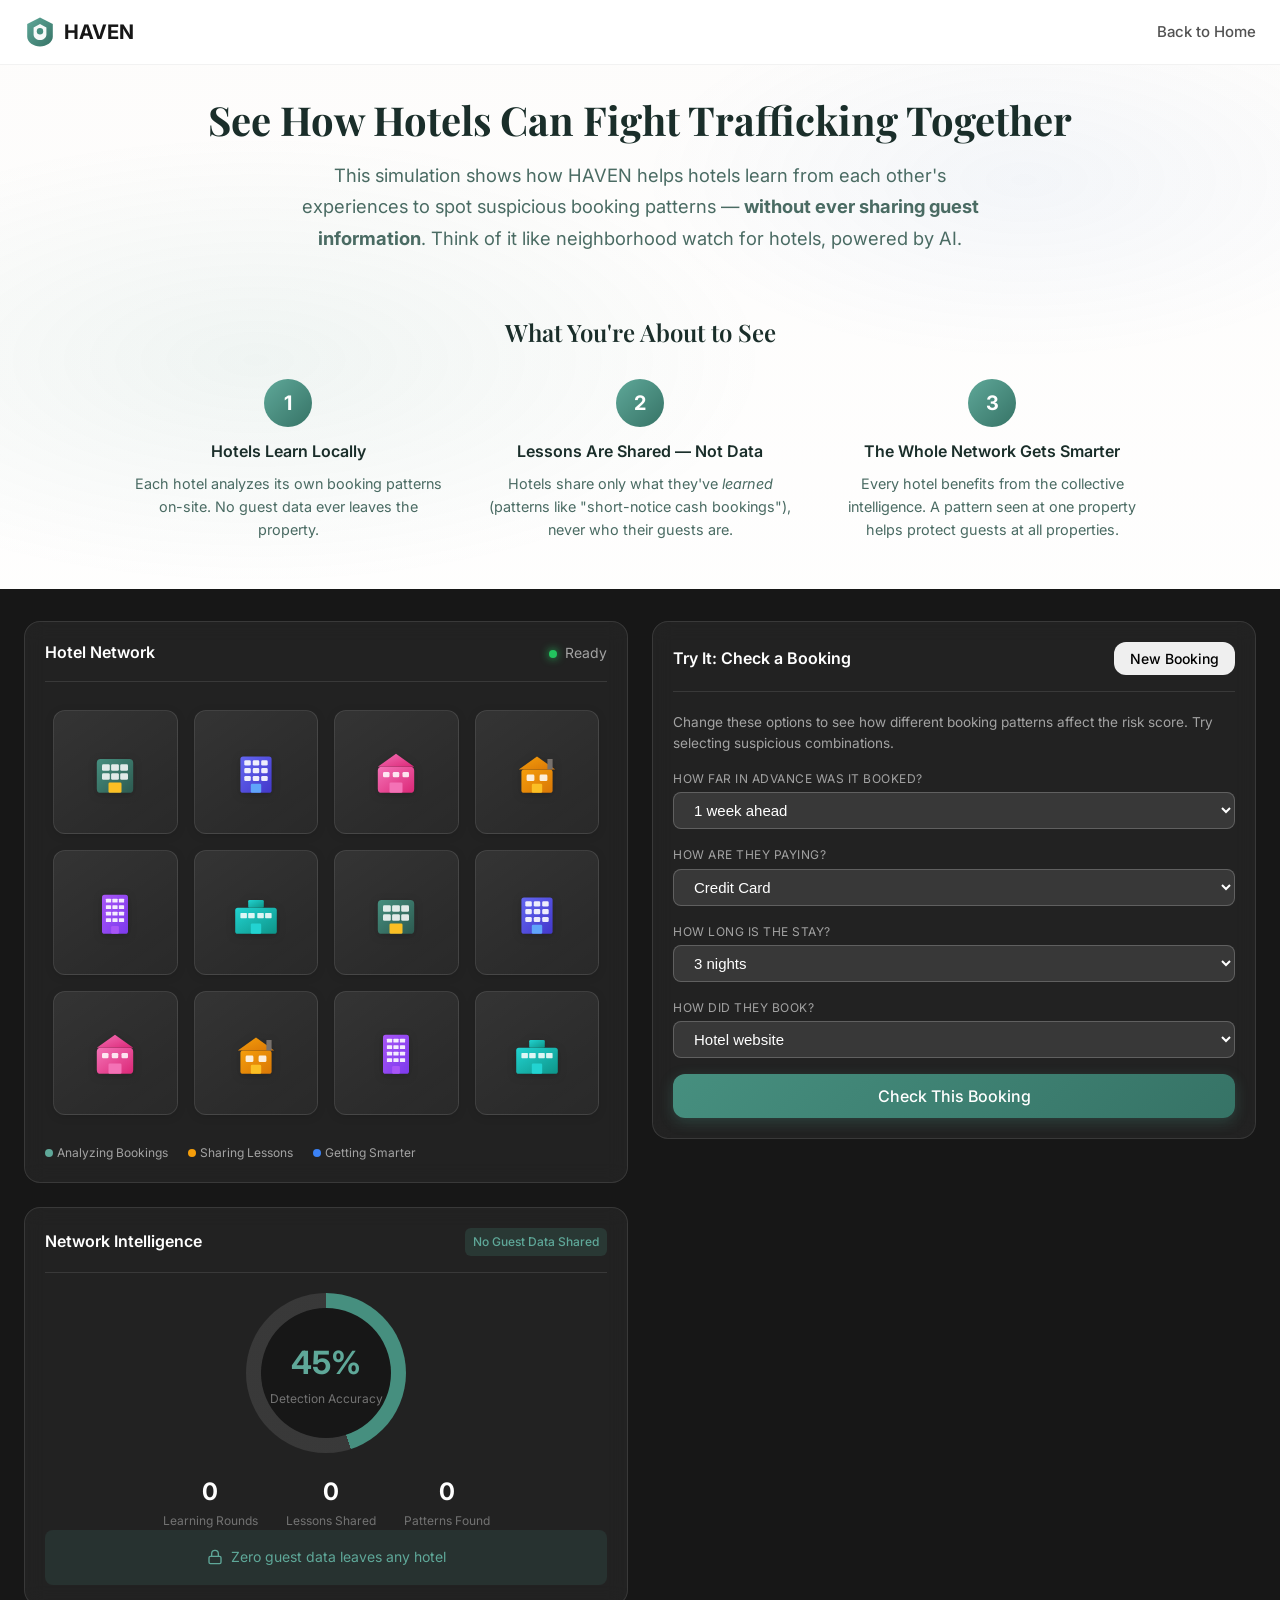
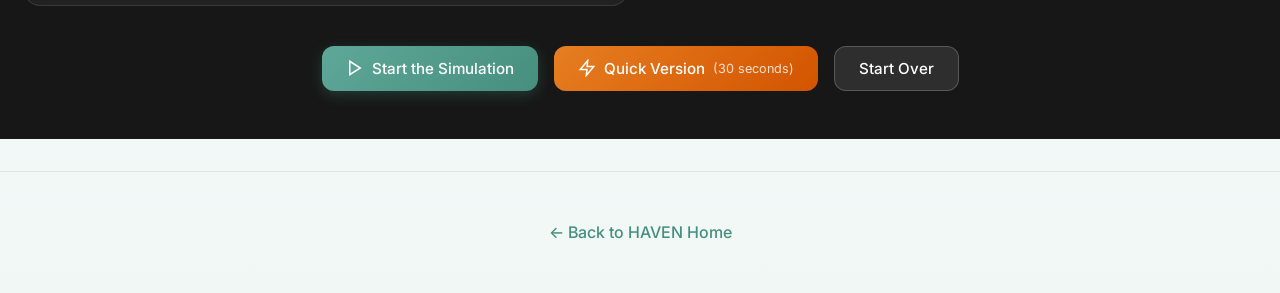
==== demo.html @ 45e4cc71 "Fix empty space in right panel by aligning grid items to top Co-Authored-By: Claude Opus 4.6 <norepl" ====
<!DOCTYPE html>
<html lang="en">

<head>
    <meta charset="UTF-8">
    <meta name="viewport" content="width=device-width, initial-scale=1.0">
    <title>HAVEN | Interactive Demo</title>
    <meta name="description"
        content="Interactive demo of HAVEN's privacy-preserving federated learning platform for hotel trafficking pattern detection.">
    <link rel="preconnect" href="https://fonts.googleapis.com">
    <link rel="preconnect" href="https://fonts.gstatic.com" crossorigin>
    <link
        href="https://fonts.googleapis.com/css2?family=Inter:wght@300;400;500;600;700&family=Playfair+Display:wght@600;700&display=swap"
        rel="stylesheet">
    <link rel="stylesheet" href="css/styles.css">
    <!-- Professional SVG Favicon -->
    <link rel="icon" type="image/svg+xml"
        href="data:image/svg+xml,%3Csvg xmlns='http://www.w3.org/2000/svg' viewBox='0 0 100 100'%3E%3Cdefs%3E%3ClinearGradient id='g' x1='0%25' y1='0%25' x2='100%25' y2='100%25'%3E%3Cstop offset='0%25' stop-color='%23468f7f'/%3E%3Cstop offset='100%25' stop-color='%232e5c53'/%3E%3C/linearGradient%3E%3C/defs%3E%3Cpath d='M50 5 L90 25 L90 65 C90 80 70 95 50 95 C30 95 10 80 10 65 L10 25 Z' fill='url(%23g)'/%3E%3Cpath d='M50 20 L70 32 L70 55 C70 65 60 75 50 75 C40 75 30 65 30 55 L30 32 Z' fill='white' opacity='0.9'/%3E%3Ccircle cx='50' cy='45' r='8' fill='%23468f7f'/%3E%3C/svg%3E">

    <!-- Demo page specific overrides -->
    <style>
        .demo-page .demo-controls .btn {
            font-size: 0.95rem;
            padding: 0.75rem 1.5rem;
        }
        .demo-page .demo-controls .btn svg {
            width: 18px;
            height: 18px;
        }
        .demo-page .btn-large {
            padding: 0.75rem 1.5rem;
            font-size: 0.95rem;
        }
        .demo-page .demo-container {
            display: grid !important;
            grid-template-columns: 1fr 1fr !important;
            gap: 1.5rem;
            align-items: start;
        }
        .demo-page .demo-left-column {
            display: flex;
            flex-direction: column;
            gap: 1.5rem;
        }
        .demo-page .demo-panel.risk-panel {
            grid-column: auto;
        }
        .demo-page .btn-full {
            padding: 0.75rem 1.5rem;
        }
        .demo-page .section-header {
            margin-bottom: 1.5rem;
        }

        /* Demo hero intro */
        .demo-hero {
            padding: 6rem 0 2rem;
            text-align: center;
        }
        .demo-hero h1 {
            font-family: 'Playfair Display', serif;
            font-size: 2.5rem;
            font-weight: 700;
            color: var(--text-primary, #1a2e2a);
            margin-bottom: 1rem;
        }
        .demo-hero p {
            font-size: 1.15rem;
            color: var(--text-secondary, #4a6b63);
            max-width: 700px;
            margin: 0 auto;
            line-height: 1.7;
        }

        /* How it works steps */
        .demo-steps-section {
            padding: 2rem 0 3rem;
        }
        .demo-steps-section h2 {
            font-family: 'Playfair Display', serif;
            font-size: 1.5rem;
            font-weight: 600;
            text-align: center;
            color: var(--text-primary, #1a2e2a);
            margin-bottom: 2rem;
        }
        .demo-steps {
            display: flex;
            gap: 2rem;
            justify-content: center;
            flex-wrap: wrap;
        }
        .demo-step {
            flex: 1;
            min-width: 220px;
            max-width: 320px;
            text-align: center;
        }
        .demo-step .step-number {
            width: 48px;
            height: 48px;
            border-radius: 50%;
            background: linear-gradient(135deg, #5fa899, #367366);
            color: #fff;
            font-size: 1.25rem;
            font-weight: 700;
            display: inline-flex;
            align-items: center;
            justify-content: center;
            margin-bottom: 0.75rem;
        }
        .demo-step .step-title {
            font-weight: 600;
            font-size: 1rem;
            color: var(--text-primary, #1a2e2a);
            margin-bottom: 0.5rem;
        }
        .demo-step .step-desc {
            font-size: 0.9rem;
            color: var(--text-secondary, #4a6b63);
            line-height: 1.6;
        }

        /* Simulation area */
        .demo-simulation-section {
            padding: 2rem 0 3rem;
        }

        /* Footer */
        .demo-footer {
            text-align: center;
            padding: 3rem 0;
            border-top: 1px solid rgba(0,0,0,0.08);
            margin-top: 2rem;
        }
        .demo-footer a {
            color: var(--accent, #468f7f);
            text-decoration: none;
            font-weight: 500;
            font-size: 1rem;
        }
        .demo-footer a:hover {
            text-decoration: underline;
        }

        /* Responsive */
        @media (max-width: 768px) {
            .demo-page .demo-container {
                grid-template-columns: 1fr;
            }
            .demo-steps {
                flex-direction: column;
                align-items: center;
            }
            .demo-hero h1 {
                font-size: 2rem;
            }
        }
    </style>
</head>

<body class="demo-page">
    <!-- Ambient Background -->
    <div class="ambient-bg"></div>

    <!-- Navigation -->
    <nav class="nav" id="nav">
        <div class="nav-container">
            <a href="index.html" class="nav-logo">
                <svg class="logo-svg" viewBox="0 0 40 40" fill="none" xmlns="http://www.w3.org/2000/svg">
                    <defs>
                        <linearGradient id="logoGrad" x1="0%" y1="0%" x2="100%" y2="100%">
                            <stop offset="0%" stop-color="#5fa899" />
                            <stop offset="100%" stop-color="#367366" />
                        </linearGradient>
                    </defs>
                    <path d="M20 2 L36 10 L36 26 C36 33 28 38 20 38 C12 38 4 33 4 26 L4 10 Z" fill="url(#logoGrad)" />
                    <path d="M20 10 L28 14.5 L28 23 C28 27 24 30 20 30 C16 30 12 27 12 23 L12 14.5 Z" fill="white"
                        opacity="0.95" />
                    <circle cx="20" cy="19" r="4" fill="#468f7f" />
                </svg>
                <span class="logo-text">HAVEN</span>
            </a>
            <div class="nav-links">
                <a href="index.html">Back to Home</a>
            </div>
        </div>
    </nav>

    <!-- Hero / Intro -->
    <section class="demo-hero">
        <div class="container">
            <h1>See How Hotels Can Fight Trafficking Together</h1>
            <p>This simulation shows how HAVEN helps hotels learn from each other's experiences to spot suspicious booking patterns — <strong>without ever sharing guest information</strong>. Think of it like neighborhood watch for hotels, powered by AI.</p>
        </div>
    </section>

    <!-- How This Demo Works -->
    <section class="demo-steps-section">
        <div class="container">
            <h2>What You're About to See</h2>
            <div class="demo-steps">
                <div class="demo-step">
                    <div class="step-number">1</div>
                    <div class="step-title">Hotels Learn Locally</div>
                    <div class="step-desc">Each hotel analyzes its own booking patterns on-site. No guest data ever leaves the property.</div>
                </div>
                <div class="demo-step">
                    <div class="step-number">2</div>
                    <div class="step-title">Lessons Are Shared — Not Data</div>
                    <div class="step-desc">Hotels share only what they've <em>learned</em> (patterns like "short-notice cash bookings"), never who their guests are.</div>
                </div>
                <div class="demo-step">
                    <div class="step-number">3</div>
                    <div class="step-title">The Whole Network Gets Smarter</div>
                    <div class="step-desc">Every hotel benefits from the collective intelligence. A pattern seen at one property helps protect guests at all properties.</div>
                </div>
            </div>
        </div>
    </section>

    <!-- Simulation Area -->
    <section class="section demo-section demo-simulation-section" id="demo">
        <div class="container">
            <div class="demo-container">
                <!-- Left Column: Network + Coordinator stacked -->
                <div class="demo-left-column">
                    <!-- Network Visualization Panel -->
                    <div class="demo-panel network-panel">
                        <div class="panel-header">
                            <h3>Hotel Network</h3>
                            <div class="panel-status">
                                <span class="status-dot active"></span>
                                <span id="networkStatus">Ready</span>
                            </div>
                        </div>
                        <div class="network-grid" id="networkGrid">
                            <!-- Properties will be rendered here -->
                        </div>
                        <div class="network-legend">
                            <div class="legend-item">
                                <span class="legend-dot training"></span>
                                <span>Analyzing Bookings</span>
                            </div>
                            <div class="legend-item">
                                <span class="legend-dot sending"></span>
                                <span>Sharing Lessons</span>
                            </div>
                            <div class="legend-item">
                                <span class="legend-dot receiving"></span>
                                <span>Getting Smarter</span>
                            </div>
                        </div>
                    </div>

                    <!-- Central Coordinator Panel -->
                    <div class="demo-panel coordinator-panel">
                        <div class="panel-header">
                            <h3>Network Intelligence</h3>
                            <div class="panel-badge">No Guest Data Shared</div>
                        </div>
                        <div class="coordinator-viz">
                            <div class="model-ring" id="modelRing">
                                <div class="ring-progress" id="ringProgress"></div>
                                <div class="ring-center">
                                    <span class="ring-value" id="modelAccuracy">0%</span>
                                    <span class="ring-label">Detection Accuracy</span>
                                </div>
                            </div>
                            <div class="coordinator-stats">
                                <div class="coord-stat">
                                    <span class="coord-value" id="roundNumber">0</span>
                                    <span class="coord-label">Learning Rounds</span>
                                </div>
                                <div class="coord-stat">
                                    <span class="coord-value" id="gradientCount">0</span>
                                    <span class="coord-label">Lessons Shared</span>
                                </div>
                                <div class="coord-stat">
                                    <span class="coord-value" id="patternsLearned">0</span>
                                    <span class="coord-label">Patterns Found</span>
                                </div>
                            </div>
                        </div>
                        <div class="privacy-indicator">
                            <svg viewBox="0 0 24 24" fill="none" stroke="currentColor" stroke-width="2">
                                <rect x="3" y="11" width="18" height="11" rx="2" />
                                <path d="M7 11V7a5 5 0 0 1 10 0v4" />
                            </svg>
                            <span>Zero guest data leaves any hotel</span>
                        </div>
                    </div>
                </div>

                <!-- Right Column: Risk Assessment Panel -->
                <div class="demo-panel risk-panel">
                    <div class="panel-header">
                        <h3>Try It: Check a Booking</h3>
                        <button class="btn btn-small" id="newBookingBtn">New Booking</button>
                    </div>
                    <p style="color: var(--neutral-400); font-size: 0.85rem; margin: 0 0 1rem; line-height: 1.5;">Change these options to see how different booking patterns affect the risk score. Try selecting suspicious combinations.</p>
                    <div class="booking-form" id="bookingForm">
                        <div class="form-row">
                            <label>How far in advance was it booked?</label>
                            <select id="leadTime">
                                <option value="168">1 week ahead</option>
                                <option value="48">2 days ahead</option>
                                <option value="6">Same day</option>
                                <option value="2">Last minute (2 hours)</option>
                            </select>
                        </div>
                        <div class="form-row">
                            <label>How are they paying?</label>
                            <select id="paymentMethod">
                                <option value="credit">Credit Card</option>
                                <option value="debit">Debit Card</option>
                                <option value="prepaid">Prepaid / Gift Card</option>
                                <option value="cash">Cash</option>
                            </select>
                        </div>
                        <div class="form-row">
                            <label>How long is the stay?</label>
                            <select id="stayDuration">
                                <option value="3">3 nights</option>
                                <option value="1">1 night</option>
                                <option value="0.5">Just a few hours</option>
                            </select>
                        </div>
                        <div class="form-row">
                            <label>How did they book?</label>
                            <select id="bookingSource">
                                <option value="direct">Hotel website</option>
                                <option value="ota">Travel site (Booking.com, etc.)</option>
                                <option value="walkin">Walked in</option>
                                <option value="thirdparty">Someone else booked for them</option>
                            </select>
                        </div>
                        <button class="btn btn-primary btn-full" id="assessBtn">Check This Booking</button>
                    </div>
                    <div class="risk-result" id="riskResult">
                        <div class="risk-score-display">
                            <div class="risk-gauge" id="riskGauge">
                                <div class="gauge-fill" id="gaugeFill"></div>
                                <div class="gauge-needle" id="gaugeNeedle"></div>
                            </div>
                            <div class="risk-value" id="riskValue">—</div>
                            <div class="risk-label" id="riskLabel">Risk Level</div>
                        </div>
                        <div class="risk-factors" id="riskFactors">
                            <!-- Populated by JS -->
                        </div>
                        <div class="risk-recommendation" id="riskRecommendation">
                            <!-- Populated by JS -->
                        </div>
                    </div>
                </div>
            </div>

            <!-- Demo Controls -->
            <div class="demo-controls">
                <button class="btn btn-primary btn-large" id="startTrainingBtn">
                    <svg viewBox="0 0 24 24" fill="none" stroke="currentColor" stroke-width="2">
                        <polygon points="5 3 19 12 5 21 5 3" />
                    </svg>
                    Start the Simulation
                </button>
                <button class="btn btn-accent btn-large" id="quickDemoBtn" title="Runs a faster 3-round demo — ideal for live presentations">
                    <svg viewBox="0 0 24 24" fill="none" stroke="currentColor" stroke-width="2">
                        <polygon points="13 2 3 14 12 14 11 22 21 10 12 10 13 2"/>
                    </svg>
                    Quick Version <small style="opacity: 0.8; font-weight: 400;">(30 seconds)</small>
                </button>
                <button class="btn btn-secondary" id="resetBtn">Start Over</button>
            </div>
        </div>
    </section>

    <!-- Footer -->
    <footer class="demo-footer">
        <div class="container">
            <a href="index.html">&larr; Back to HAVEN Home</a>
        </div>
    </footer>

    <script src="js/simulation.js"></script>
    <script src="js/main.js"></script>
    <script>
        document.addEventListener('DOMContentLoaded', function() {
            if (window.HAVENSimulation) {
                window.HAVENSimulation.init();
            }
        });
    </script>
</body>

</html>
---- css/styles.css ----
/* ============================================
   HAVEN - Design System & Styles
   Hospitality Anti-trafficking Vigilance & Early-warning Network

   Color Philosophy: Calming, professional, trustworthy
   - Sage/Teal tones: Safety, protection, calm
   - Warm neutrals: Approachable, professional
   - Soft accents: Modern, premium
   ============================================ */

/* ============================================
   CSS Variables - Design Tokens
   ============================================ */
:root {
    /* Primary Palette - Calming Sage/Teal */
    --primary-50: #f0f7f5;
    --primary-100: #d9ede8;
    --primary-200: #b5dcd2;
    --primary-300: #89c5b7;
    --primary-400: #5fa899;
    --primary-500: #468f7f;
    /* Main primary */
    --primary-600: #367366;
    --primary-700: #2e5c53;
    --primary-800: #284a44;
    --primary-900: #243e3a;

    /* Secondary - Warm Cream */
    --secondary-50: #fdfcfb;
    --secondary-100: #f9f6f2;
    --secondary-200: #f3ede5;
    --secondary-300: #e8dfd2;
    --secondary-400: #d9ccba;
    --secondary-500: #c7b69e;

    /* Accent - Soft Blue */
    --accent-50: #f0f6fc;
    --accent-100: #dfeaf7;
    --accent-200: #c6dbf1;
    --accent-300: #a0c4e8;
    --accent-400: #73a5db;
    --accent-500: #5188cd;

    /* Neutrals */
    --neutral-50: #fafafa;
    --neutral-100: #f5f5f5;
    --neutral-200: #e8e8e8;
    --neutral-300: #d4d4d4;
    --neutral-400: #a3a3a3;
    --neutral-500: #737373;
    --neutral-600: #525252;
    --neutral-700: #404040;
    --neutral-800: #262626;
    --neutral-900: #171717;

    /* Semantic Colors */
    --success: #22c55e;
    --success-light: #dcfce7;
    --warning: #f59e0b;
    --warning-light: #fef3c7;
    --danger: #ef4444;
    --danger-light: #fee2e2;
    --info: #3b82f6;
    --info-light: #dbeafe;

    /* Typography */
    --font-display: 'Playfair Display', Georgia, serif;
    --font-body: 'Inter', -apple-system, BlinkMacSystemFont, sans-serif;

    /* Spacing - Compact layout */
    --space-xs: 0.25rem;
    --space-sm: 0.5rem;
    --space-md: 1rem;
    --space-lg: 1.25rem;
    --space-xl: 1.75rem;
    --space-2xl: 2.5rem;
    --space-3xl: 3rem;
    --space-4xl: 4rem;

    /* Border Radius */
    --radius-sm: 0.375rem;
    --radius-md: 0.5rem;
    --radius-lg: 0.75rem;
    --radius-xl: 1rem;
    --radius-2xl: 1.5rem;
    --radius-full: 9999px;

    /* Shadows */
    --shadow-sm: 0 1px 2px 0 rgba(0, 0, 0, 0.05);
    --shadow-md: 0 4px 6px -1px rgba(0, 0, 0, 0.1), 0 2px 4px -2px rgba(0, 0, 0, 0.1);
    --shadow-lg: 0 10px 15px -3px rgba(0, 0, 0, 0.1), 0 4px 6px -4px rgba(0, 0, 0, 0.1);
    --shadow-xl: 0 20px 25px -5px rgba(0, 0, 0, 0.1), 0 8px 10px -6px rgba(0, 0, 0, 0.1);
    --shadow-glow: 0 0 40px rgba(70, 143, 127, 0.15);

    /* Transitions */
    --transition-fast: 150ms ease;
    --transition-base: 250ms ease;
    --transition-slow: 350ms ease;

    /* Container */
    --container-max: 1280px;
    --container-padding: 1.5rem;
}

/* ============================================
   Reset & Base
   ============================================ */
*,
*::before,
*::after {
    box-sizing: border-box;
    margin: 0;
    padding: 0;
}

html {
    scroll-behavior: smooth;
    -webkit-font-smoothing: antialiased;
    -moz-osx-font-smoothing: grayscale;
}

body {
    font-family: var(--font-body);
    font-size: 16px;
    line-height: 1.6;
    color: var(--neutral-800);
    background: linear-gradient(180deg, var(--secondary-50) 0%, #fff 50%, var(--primary-50) 100%);
    min-height: 100vh;
    overflow-x: hidden;
}

/* Ambient Background */
.ambient-bg {
    position: fixed;
    top: 0;
    left: 0;
    width: 100%;
    height: 100%;
    pointer-events: none;
    z-index: -1;
    background:
        radial-gradient(ellipse 80% 50% at 20% 40%, rgba(70, 143, 127, 0.08) 0%, transparent 50%),
        radial-gradient(ellipse 60% 40% at 80% 20%, rgba(81, 136, 205, 0.06) 0%, transparent 50%),
        radial-gradient(ellipse 50% 30% at 60% 80%, rgba(70, 143, 127, 0.05) 0%, transparent 50%);
}

/* ============================================
   Typography
   ============================================ */
h1,
h2,
h3,
h4,
h5,
h6 {
    font-family: var(--font-body);
    font-weight: 600;
    line-height: 1.2;
    color: var(--neutral-900);
}

h1 {
    font-size: clamp(2.5rem, 5vw, 4rem);
}

h2 {
    font-size: clamp(2rem, 4vw, 3rem);
}

h3 {
    font-size: clamp(1.5rem, 3vw, 2rem);
}

h4 {
    font-size: clamp(1.25rem, 2vw, 1.5rem);
}

.gradient-text {
    background: linear-gradient(135deg, var(--primary-500) 0%, var(--accent-500) 100%);
    -webkit-background-clip: text;
    -webkit-text-fill-color: transparent;
    background-clip: text;
}

/* ============================================
   Container
   ============================================ */
.container {
    width: 100%;
    max-width: var(--container-max);
    margin: 0 auto;
    padding: 0 var(--container-padding);
}

/* ============================================
   Navigation
   ============================================ */
.nav {
    position: fixed;
    top: 0;
    left: 0;
    right: 0;
    z-index: 1000;
    background: rgba(255, 255, 255, 0.85);
    backdrop-filter: blur(20px);
    -webkit-backdrop-filter: blur(20px);
    border-bottom: 1px solid rgba(0, 0, 0, 0.05);
    transition: var(--transition-base);
}

.nav-container {
    display: flex;
    align-items: center;
    justify-content: space-between;
    max-width: var(--container-max);
    margin: 0 auto;
    padding: var(--space-md) var(--container-padding);
}

.nav-logo {
    display: flex;
    align-items: center;
    gap: var(--space-sm);
    text-decoration: none;
    font-weight: 700;
    font-size: 1.25rem;
    color: var(--neutral-900);
}

.logo-icon {
    font-size: 1.5rem;
}

.nav-links {
    display: flex;
    align-items: center;
    gap: var(--space-xl);
}

.nav-links a {
    text-decoration: none;
    color: var(--neutral-600);
    font-weight: 500;
    font-size: 0.9375rem;
    transition: var(--transition-fast);
}

.nav-links a:hover {
    color: var(--primary-600);
}

.nav-cta {
    background: var(--primary-500);
    color: white !important;
    padding: var(--space-sm) var(--space-lg);
    border-radius: var(--radius-full);
}

.nav-cta:hover {
    background: var(--primary-600) !important;
}

.nav-toggle {
    display: none;
    flex-direction: column;
    gap: 5px;
    background: none;
    border: none;
    cursor: pointer;
    padding: var(--space-sm);
}

.nav-toggle span {
    width: 24px;
    height: 2px;
    background: var(--neutral-700);
    border-radius: 2px;
    transition: var(--transition-fast);
}

@media (max-width: 768px) {
    .nav-links {
        display: none;
    }

    .nav-toggle {
        display: flex;
    }
}

/* ============================================
   Buttons
   ============================================ */
.btn {
    display: inline-flex;
    align-items: center;
    justify-content: center;
    gap: var(--space-sm);
    padding: var(--space-md) var(--space-xl);
    font-family: var(--font-body);
    font-size: 1rem;
    font-weight: 500;
    text-decoration: none;
    border: none;
    border-radius: var(--radius-lg);
    cursor: pointer;
    transition: var(--transition-base);
}

.btn-primary {
    background: linear-gradient(135deg, var(--primary-500) 0%, var(--primary-600) 100%);
    color: white;
    box-shadow: 0 4px 14px rgba(70, 143, 127, 0.3);
}

.btn-primary:hover {
    transform: translateY(-2px);
    box-shadow: 0 6px 20px rgba(70, 143, 127, 0.4);
}

.btn-secondary {
    background: white;
    color: var(--neutral-700);
    border: 1px solid var(--neutral-200);
}

.btn-secondary:hover {
    background: var(--neutral-50);
    border-color: var(--neutral-300);
}

.btn-large {
    padding: var(--space-lg) var(--space-2xl);
    font-size: 1.125rem;
}

.btn-small {
    padding: var(--space-sm) var(--space-md);
    font-size: 0.875rem;
}

.btn-full {
    width: 100%;
}

/* ============================================
   Hero Section
   ============================================ */
.hero {
    min-height: 85vh;
    display: grid;
    grid-template-columns: 1fr 1fr;
    gap: var(--space-2xl);
    align-items: center;
    padding: calc(70px + var(--space-2xl)) var(--container-padding) var(--space-2xl);
    max-width: var(--container-max);
    margin: 0 auto;
}

.hero-content {
    max-width: 640px;
}

.hero-badge {
    display: inline-flex;
    align-items: center;
    gap: var(--space-sm);
    padding: var(--space-sm) var(--space-md);
    background: var(--primary-50);
    color: var(--primary-700);
    border-radius: var(--radius-full);
    font-size: 0.875rem;
    font-weight: 500;
    margin-bottom: var(--space-xl);
}

.badge-dot {
    width: 8px;
    height: 8px;
    background: var(--primary-500);
    border-radius: 50%;
    animation: pulse 2s infinite;
}

@keyframes pulse {

    0%,
    100% {
        opacity: 1;
        transform: scale(1);
    }

    50% {
        opacity: 0.6;
        transform: scale(1.2);
    }
}

.hero-acronym {
    font-size: 1.125rem;
    color: var(--neutral-600);
    margin-bottom: var(--space-md);
    letter-spacing: 0.02em;
}

.hero-acronym strong {
    color: var(--primary-600);
    font-weight: 700;
    font-size: 1.25rem;
}

.hero-title {
    font-size: clamp(2.5rem, 5vw, 3.75rem);
    line-height: 1.1;
    margin-bottom: var(--space-xl);
    font-weight: 700;
}

.hero-subtitle {
    font-size: 1.125rem;
    color: var(--neutral-600);
    margin-bottom: var(--space-2xl);
    line-height: 1.7;
}

.hero-subtitle strong {
    color: var(--primary-600);
    font-weight: 600;
}

.hero-actions {
    display: flex;
    gap: var(--space-md);
    margin-bottom: var(--space-3xl);
}

.hero-stats {
    display: flex;
    align-items: center;
    gap: var(--space-xl);
    padding-top: var(--space-xl);
    border-top: 1px solid var(--neutral-200);
}

.stat {
    display: flex;
    flex-direction: column;
    gap: var(--space-xs);
}

.stat-value {
    font-size: 2rem;
    font-weight: 700;
    color: var(--primary-600);
}

.stat-label {
    font-size: 0.875rem;
    color: var(--neutral-500);
    max-width: 140px;
}

.stat-divider {
    width: 1px;
    height: 40px;
    background: var(--neutral-200);
}

.hero-visual {
    display: flex;
    align-items: center;
    justify-content: center;
}

.network-visualization {
    width: 100%;
    height: 500px;
    background:
        radial-gradient(circle at 30% 40%, rgba(70, 143, 127, 0.1) 0%, transparent 50%),
        radial-gradient(circle at 70% 60%, rgba(81, 136, 205, 0.08) 0%, transparent 40%);
    border-radius: var(--radius-2xl);
    position: relative;
    overflow: hidden;
}

@media (max-width: 1024px) {
    .hero {
        grid-template-columns: 1fr;
        text-align: center;
    }

    .hero-content {
        max-width: 100%;
    }

    .hero-actions {
        justify-content: center;
        flex-wrap: wrap;
    }

    .hero-stats {
        justify-content: center;
        flex-wrap: wrap;
    }

    .hero-visual {
        display: none;
    }
}

/* ============================================
   Sections
   ============================================ */
.section {
    padding: var(--space-2xl) 0;
}

.section-header {
    text-align: center;
    max-width: 720px;
    margin: 0 auto var(--space-xl);
}

.section-label {
    display: inline-block;
    padding: var(--space-xs) var(--space-md);
    background: var(--primary-100);
    color: var(--primary-700);
    border-radius: var(--radius-full);
    font-size: 0.875rem;
    font-weight: 500;
    margin-bottom: var(--space-md);
}

.section-title {
    margin-bottom: var(--space-md);
}

.section-subtitle {
    font-size: 1.125rem;
    color: var(--neutral-600);
    line-height: 1.7;
}

/* ============================================
   Problem Section
   ============================================ */
.problem-visual {
    background: white;
    border-radius: var(--radius-2xl);
    padding: var(--space-2xl);
    box-shadow: var(--shadow-lg);
    border: 1px solid var(--neutral-100);
}

.problem-scenario {
    display: flex;
    align-items: center;
    justify-content: center;
    gap: var(--space-md);
    flex-wrap: wrap;
}

.scenario-step {
    display: flex;
    flex-direction: column;
    align-items: center;
    text-align: center;
    padding: var(--space-lg);
    background: var(--neutral-50);
    border-radius: var(--radius-xl);
    min-width: 160px;
}

.step-icon {
    font-size: 2rem;
    margin-bottom: var(--space-sm);
    width: 60px;
    height: 60px;
    display: flex;
    align-items: center;
    justify-content: center;
    border-radius: var(--radius-lg);
}

.step-icon.danger {
    background: var(--danger-light);
}

.step-icon.warning {
    background: var(--warning-light);
}

.step-content h4 {
    font-size: 1rem;
    margin-bottom: var(--space-xs);
}

.step-content p {
    font-size: 0.875rem;
    color: var(--neutral-500);
}

.scenario-arrow {
    font-size: 1.5rem;
    color: var(--neutral-400);
}

/* ============================================
   Solution Section
   ============================================ */
.solution-section {
    background: linear-gradient(180deg, var(--secondary-50) 0%, white 100%);
}

.solution-grid {
    display: grid;
    grid-template-columns: repeat(auto-fit, minmax(280px, 1fr));
    gap: var(--space-xl);
}

.solution-card {
    background: white;
    padding: var(--space-2xl);
    border-radius: var(--radius-xl);
    border: 1px solid var(--neutral-100);
    transition: var(--transition-base);
}

.solution-card:hover {
    transform: translateY(-4px);
    box-shadow: var(--shadow-xl);
    border-color: var(--primary-200);
}

.solution-card.featured {
    background: linear-gradient(135deg, var(--primary-500) 0%, var(--primary-600) 100%);
    border: none;
    color: white;
}

.solution-card.featured h3,
.solution-card.featured p {
    color: white;
}

.solution-card.featured .card-icon {
    background: rgba(255, 255, 255, 0.2);
    color: white;
}

.card-icon {
    width: 56px;
    height: 56px;
    display: flex;
    align-items: center;
    justify-content: center;
    background: var(--primary-50);
    color: var(--primary-600);
    border-radius: var(--radius-lg);
    margin-bottom: var(--space-lg);
}

.card-icon svg {
    width: 28px;
    height: 28px;
}

.solution-card h3 {
    font-size: 1.25rem;
    margin-bottom: var(--space-sm);
}

.solution-card p {
    font-size: 0.9375rem;
    color: var(--neutral-600);
    line-height: 1.6;
}

/* ============================================
   Demo Section
   ============================================ */
.demo-section {
    background: var(--neutral-900);
    color: white;
}

.demo-section .section-label {
    background: rgba(255, 255, 255, 0.1);
    color: var(--primary-300);
}

.demo-section .section-title {
    color: white;
}

.demo-section .section-subtitle {
    color: var(--neutral-400);
}

.demo-container {
    display: grid;
    grid-template-columns: 1fr 1fr 1fr;
    gap: var(--space-lg);
    margin-bottom: var(--space-2xl);
}

@media (max-width: 1024px) {
    .demo-container {
        grid-template-columns: 1fr;
    }
}

.demo-panel {
    background: rgba(255, 255, 255, 0.05);
    border: 1px solid rgba(255, 255, 255, 0.1);
    border-radius: var(--radius-xl);
    padding: var(--space-lg);
    backdrop-filter: blur(10px);
    display: flex;
    flex-direction: column;
}

.panel-header {
    display: flex;
    align-items: center;
    justify-content: space-between;
    margin-bottom: var(--space-lg);
    padding-bottom: var(--space-md);
    border-bottom: 1px solid rgba(255, 255, 255, 0.1);
}

.panel-header h3 {
    color: white;
    font-size: 1rem;
    font-weight: 600;
}

.panel-status {
    display: flex;
    align-items: center;
    gap: var(--space-sm);
    font-size: 0.875rem;
    color: var(--neutral-400);
}

.status-dot {
    width: 8px;
    height: 8px;
    border-radius: 50%;
    background: var(--neutral-500);
}

.status-dot.active {
    background: var(--success);
    box-shadow: 0 0 8px var(--success);
}

.panel-badge {
    padding: var(--space-xs) var(--space-sm);
    background: rgba(70, 143, 127, 0.2);
    color: var(--primary-400);
    border-radius: var(--radius-sm);
    font-size: 0.75rem;
    font-weight: 500;
}

/* Network Grid */
.network-grid {
    display: grid;
    grid-template-columns: repeat(4, 1fr);
    gap: var(--space-md);
    margin-bottom: var(--space-lg);
    padding: var(--space-sm);
}

.network-node {
    aspect-ratio: 1;
    background: linear-gradient(145deg, rgba(255, 255, 255, 0.08), rgba(255, 255, 255, 0.03));
    border: 1px solid rgba(255, 255, 255, 0.1);
    border-radius: var(--radius-lg);
    display: flex;
    align-items: center;
    justify-content: center;
    cursor: pointer;
    transition: all 0.3s ease;
    position: relative;
    padding: var(--space-lg);
    box-shadow: 0 2px 8px rgba(0, 0, 0, 0.15);
}

.network-node svg {
    width: 100%;
    height: 100%;
    max-width: 52px;
    max-height: 52px;
    filter: drop-shadow(0 2px 4px rgba(0, 0, 0, 0.2));
}

.network-node:hover {
    background: linear-gradient(145deg, rgba(255, 255, 255, 0.15), rgba(255, 255, 255, 0.08));
    transform: translateY(-3px) scale(1.02);
    border-color: rgba(255, 255, 255, 0.2);
    box-shadow: 0 8px 20px rgba(0, 0, 0, 0.25);
}

.network-node.training {
    animation: nodePulse 1s infinite;
    background: linear-gradient(145deg, rgba(70, 143, 127, 0.4), rgba(70, 143, 127, 0.2));
    border-color: rgba(70, 143, 127, 0.5);
}

.network-node.sending {
    background: linear-gradient(145deg, rgba(245, 158, 11, 0.4), rgba(245, 158, 11, 0.2));
    border-color: rgba(245, 158, 11, 0.5);
}

.network-node.receiving {
    background: linear-gradient(145deg, rgba(59, 130, 246, 0.4), rgba(59, 130, 246, 0.2));
    border-color: rgba(59, 130, 246, 0.5);
}

@keyframes nodePulse {

    0%,
    100% {
        box-shadow: 0 0 0 0 rgba(70, 143, 127, 0.4);
    }

    50% {
        box-shadow: 0 0 20px 5px rgba(70, 143, 127, 0.2);
    }
}

.network-legend {
    display: flex;
    gap: var(--space-lg);
    font-size: 0.75rem;
    color: var(--neutral-400);
}

.legend-item {
    display: flex;
    align-items: center;
    gap: var(--space-xs);
}

.legend-dot {
    width: 8px;
    height: 8px;
    border-radius: 50%;
}

.legend-dot.training {
    background: var(--primary-400);
}

.legend-dot.sending {
    background: var(--warning);
}

.legend-dot.receiving {
    background: var(--info);
}

/* Coordinator Panel */
.coordinator-viz {
    display: flex;
    flex-direction: column;
    align-items: center;
    gap: var(--space-lg);
}

.model-ring {
    width: 160px;
    height: 160px;
    border-radius: 50%;
    background: conic-gradient(var(--primary-500) 0deg,
            rgba(255, 255, 255, 0.1) 0deg);
    display: flex;
    align-items: center;
    justify-content: center;
    position: relative;
}

.ring-center {
    width: 130px;
    height: 130px;
    background: var(--neutral-900);
    border-radius: 50%;
    display: flex;
    flex-direction: column;
    align-items: center;
    justify-content: center;
}

.ring-value {
    font-size: 2rem;
    font-weight: 700;
    color: var(--primary-400);
}

.ring-label {
    font-size: 0.75rem;
    color: var(--neutral-500);
}

.coordinator-stats {
    display: flex;
    gap: var(--space-xl);
    text-align: center;
}

.coord-stat {
    display: flex;
    flex-direction: column;
}

.coord-value {
    font-size: 1.5rem;
    font-weight: 700;
    color: white;
}

.coord-label {
    font-size: 0.75rem;
    color: var(--neutral-500);
}

.privacy-indicator {
    display: flex;
    align-items: center;
    justify-content: center;
    gap: var(--space-sm);
    padding: var(--space-md);
    background: rgba(70, 143, 127, 0.15);
    border-radius: var(--radius-md);
    font-size: 0.875rem;
    color: var(--primary-400);
    margin-top: auto;
}

.privacy-indicator svg {
    width: 16px;
    height: 16px;
}

/* Risk Panel */
.booking-form {
    display: flex;
    flex-direction: column;
    gap: var(--space-md);
    position: relative;
}

.form-row {
    display: flex;
    flex-direction: column;
    gap: var(--space-xs);
}

.form-row label {
    font-size: 0.75rem;
    color: var(--neutral-400);
    text-transform: uppercase;
    letter-spacing: 0.5px;
}

.form-row select {
    padding: var(--space-sm) var(--space-md);
    background: rgba(255, 255, 255, 0.1);
    border: 1px solid rgba(255, 255, 255, 0.2);
    border-radius: var(--radius-md);
    color: white;
    font-size: 0.9375rem;
    cursor: pointer;
}

.form-row select:focus {
    outline: none;
    border-color: var(--primary-400);
}

.form-row select option {
    background: var(--neutral-800);
    color: white;
}

.risk-result {
    display: none;
    flex-direction: column;
    align-items: center;
    gap: var(--space-lg);
    padding: var(--space-lg) 0;
}

.risk-result.visible {
    display: flex;
}

.risk-score-display {
    text-align: center;
}

.risk-gauge {
    width: 120px;
    height: 60px;
    background: linear-gradient(90deg,
            var(--success) 0%,
            var(--warning) 50%,
            var(--danger) 100%);
    border-radius: 60px 60px 0 0;
    position: relative;
    margin-bottom: var(--space-md);
    overflow: hidden;
}

.gauge-needle {
    position: absolute;
    bottom: 0;
    left: 50%;
    width: 4px;
    height: 50px;
    background: white;
    transform-origin: bottom center;
    transform: translateX(-50%) rotate(0deg);
    transition: transform 0.5s ease;
    border-radius: 2px;
}

.risk-value {
    font-size: 2rem;
    font-weight: 700;
    color: white;
}

.risk-label {
    font-size: 0.875rem;
    color: var(--neutral-400);
}

.risk-factors {
    width: 100%;
}

.risk-factor {
    display: flex;
    align-items: center;
    gap: var(--space-sm);
    padding: var(--space-sm) 0;
    font-size: 0.875rem;
}

.risk-factor svg {
    width: 16px;
    height: 16px;
}

.risk-recommendation {
    width: 100%;
    padding: var(--space-md);
    background: rgba(255, 255, 255, 0.05);
    border-radius: var(--radius-md);
    font-size: 0.875rem;
    text-align: center;
}

.recommendation-low {
    border-left: 3px solid var(--success);
}

.recommendation-moderate {
    border-left: 3px solid var(--warning);
}

.recommendation-elevated {
    border-left: 3px solid #f97316;
}

.recommendation-high {
    border-left: 3px solid var(--danger);
}

/* Demo Controls */
.demo-controls {
    display: flex;
    justify-content: center;
    gap: var(--space-md);
    flex-wrap: wrap;
}

.demo-controls .btn-primary {
    background: linear-gradient(135deg, var(--primary-400) 0%, var(--primary-500) 100%);
}

.demo-controls .btn-secondary {
    background: rgba(255, 255, 255, 0.1);
    border-color: rgba(255, 255, 255, 0.2);
    color: white;
}

.demo-controls .btn-secondary:hover {
    background: rgba(255, 255, 255, 0.2);
}

/* ============================================
   Privacy Section
   ============================================ */
.privacy-comparison {
    display: grid;
    grid-template-columns: 1fr 1fr;
    gap: var(--space-2xl);
}

@media (max-width: 768px) {
    .privacy-comparison {
        grid-template-columns: 1fr;
    }
}

.privacy-column {
    background: white;
    border-radius: var(--radius-xl);
    overflow: hidden;
    box-shadow: var(--shadow-lg);
}

.column-header {
    display: flex;
    align-items: center;
    justify-content: space-between;
    padding: var(--space-lg);
}

.column-header.danger {
    background: var(--danger-light);
}

.column-header.success {
    background: var(--success-light);
}

.column-header h3 {
    font-size: 1.125rem;
}

.column-badge {
    padding: var(--space-xs) var(--space-sm);
    border-radius: var(--radius-full);
    font-size: 0.75rem;
    font-weight: 600;
}

.column-badge.danger {
    background: var(--danger);
    color: white;
}

.column-badge.success {
    background: var(--success);
    color: white;
}

.privacy-list {
    list-style: none;
    padding: var(--space-lg);
}

.privacy-list li {
    display: flex;
    align-items: center;
    gap: var(--space-md);
    padding: var(--space-md) 0;
    border-bottom: 1px solid var(--neutral-100);
}

.privacy-list li:last-child {
    border-bottom: none;
}

.privacy-list li svg {
    width: 24px;
    height: 24px;
    flex-shrink: 0;
}

.privacy-list li.bad svg {
    color: var(--danger);
}

.privacy-list li.good svg {
    color: var(--success);
}

/* ============================================
   Research Section
   ============================================ */
.research-section {
    background: var(--secondary-50);
}

.research-grid {
    display: grid;
    grid-template-columns: repeat(auto-fit, minmax(280px, 1fr));
    gap: var(--space-lg);
    margin-bottom: var(--space-2xl);
}

.research-card {
    background: white;
    padding: var(--space-xl);
    border-radius: var(--radius-lg);
    border: 1px solid var(--neutral-100);
}

.research-icon {
    font-size: 2rem;
    margin-bottom: var(--space-md);
}

.research-card h4 {
    font-size: 1.125rem;
    margin-bottom: var(--space-sm);
}

.research-card p {
    font-size: 0.9375rem;
    color: var(--neutral-600);
    line-height: 1.6;
}

.patent-notice {
    display: flex;
    align-items: center;
    justify-content: center;
    gap: var(--space-lg);
    padding: var(--space-xl);
    background: white;
    border-radius: var(--radius-xl);
    border: 2px dashed var(--neutral-200);
    text-align: center;
    flex-wrap: wrap;
}

.patent-badge {
    padding: var(--space-sm) var(--space-lg);
    background: var(--neutral-900);
    color: white;
    border-radius: var(--radius-full);
    font-weight: 600;
}

.patent-notice p {
    color: var(--neutral-600);
    max-width: 500px;
}

/* ============================================
   CTA Section
   ============================================ */
.cta-section {
    background: linear-gradient(135deg, var(--primary-600) 0%, var(--primary-700) 100%);
    color: white;
    text-align: center;
}

.cta-content {
    max-width: 720px;
    margin: 0 auto;
}

.cta-content h2 {
    color: white;
    margin-bottom: var(--space-md);
}

.cta-content p {
    font-size: 1.125rem;
    opacity: 0.9;
    margin-bottom: var(--space-2xl);
}

.cta-actions {
    display: flex;
    justify-content: center;
    gap: var(--space-md);
    flex-wrap: wrap;
}

.cta-actions .btn-primary {
    background: white;
    color: var(--primary-700);
}

.cta-actions .btn-primary:hover {
    background: var(--neutral-100);
}

.cta-actions .btn-secondary {
    background: transparent;
    border-color: rgba(255, 255, 255, 0.3);
    color: white;
}

.cta-actions .btn-secondary:hover {
    background: rgba(255, 255, 255, 0.1);
}

/* ============================================
   Footer
   ============================================ */
.footer {
    background: var(--neutral-900);
    color: var(--neutral-400);
    padding: var(--space-4xl) 0 var(--space-xl);
}

.footer-content {
    display: grid;
    grid-template-columns: 2fr 3fr;
    gap: var(--space-4xl);
    margin-bottom: var(--space-3xl);
}

@media (max-width: 768px) {
    .footer-content {
        grid-template-columns: 1fr;
        gap: var(--space-2xl);
    }
}

.footer-brand {
    display: flex;
    flex-direction: column;
    gap: var(--space-md);
}

.footer-brand .logo-icon {
    font-size: 2rem;
}

.footer-brand .logo-text {
    font-size: 1.5rem;
    font-weight: 700;
    color: white;
}

.footer-brand p {
    font-size: 0.875rem;
    line-height: 1.6;
}

.footer-links {
    display: grid;
    grid-template-columns: repeat(3, 1fr);
    gap: var(--space-xl);
}

@media (max-width: 768px) {
    .footer-links {
        grid-template-columns: 1fr 1fr;
    }
}

.footer-column h4 {
    color: white;
    font-size: 0.875rem;
    margin-bottom: var(--space-md);
    text-transform: uppercase;
    letter-spacing: 0.5px;
}

.footer-column a {
    display: block;
    color: var(--neutral-400);
    text-decoration: none;
    font-size: 0.9375rem;
    padding: var(--space-xs) 0;
    transition: var(--transition-fast);
}

.footer-column a:hover {
    color: white;
}

.footer-bottom {
    text-align: center;
    padding-top: var(--space-xl);
    border-top: 1px solid rgba(255, 255, 255, 0.1);
}

.footer-bottom p {
    font-size: 0.875rem;
    margin-bottom: var(--space-sm);
}

.footer-bottom a {
    color: var(--primary-400);
    text-decoration: none;
}

.footer-note {
    background: rgba(255, 255, 255, 0.05);
    padding: var(--space-md);
    border-radius: var(--radius-md);
    margin-top: var(--space-md);
}

.footer-note strong {
    color: white;
}

/* Logo SVG */
.logo-svg {
    width: 32px;
    height: 32px;
}

.footer-logo {
    display: flex;
    align-items: center;
    gap: var(--space-sm);
}

.footer-logo .logo-svg {
    width: 40px;
    height: 40px;
}

/* Problem Section SVG Icons */
.step-icon svg {
    width: 28px;
    height: 28px;
}

.step-icon.danger svg {
    stroke: var(--danger);
}

.step-icon.warning svg {
    stroke: var(--warning);
}

.scenario-arrow svg {
    width: 24px;
    height: 24px;
    stroke: var(--neutral-400);
}

/* Research Icons */
.research-icon {
    width: 48px;
    height: 48px;
    display: flex;
    align-items: center;
    justify-content: center;
    background: var(--primary-50);
    border-radius: var(--radius-lg);
    margin-bottom: var(--space-md);
}

.research-icon svg {
    width: 24px;
    height: 24px;
    stroke: var(--primary-600);
}

/* Footer Author Section */
.footer-author {
    display: flex;
    align-items: center;
    justify-content: space-between;
    flex-wrap: wrap;
    gap: var(--space-md);
    margin-bottom: var(--space-md);
}

.footer-author p {
    margin: 0;
}

.footer-author strong {
    color: var(--primary-300);
}

.footer-social {
    display: flex;
    gap: var(--space-md);
}

.social-link {
    width: 36px;
    height: 36px;
    display: flex;
    align-items: center;
    justify-content: center;
    background: rgba(255, 255, 255, 0.1);
    border-radius: var(--radius-md);
    color: var(--neutral-400);
    transition: var(--transition-fast);
}

.social-link:hover {
    background: var(--primary-500);
    color: white;
}

.social-link svg {
    width: 18px;
    height: 18px;
}

/* ============================================
   Animated Explainer Section
   ============================================ */
.animated-explainer-section {
    background: linear-gradient(180deg, var(--primary-50) 0%, white 100%);
}

.explainer-carousel {
    position: relative;
    max-width: 900px;
    margin: 0 auto;
    background: white;
    border-radius: var(--radius-2xl);
    box-shadow: var(--shadow-xl);
    overflow: hidden;
}

/* Progress Indicators */
.carousel-progress {
    display: flex;
    align-items: center;
    justify-content: center;
    padding: var(--space-xl);
    background: var(--neutral-50);
    border-bottom: 1px solid var(--neutral-100);
    gap: var(--space-md);
}

.progress-step {
    display: flex;
    flex-direction: column;
    align-items: center;
    gap: var(--space-xs);
    background: none;
    border: none;
    cursor: pointer;
    transition: var(--transition-base);
}

.progress-step .step-number {
    width: 40px;
    height: 40px;
    border-radius: 50%;
    background: var(--neutral-200);
    color: var(--neutral-600);
    display: flex;
    align-items: center;
    justify-content: center;
    font-weight: 600;
    transition: var(--transition-base);
}

.progress-step.active .step-number {
    background: var(--primary-500);
    color: white;
    box-shadow: 0 4px 12px rgba(70, 143, 127, 0.4);
}

.progress-step .step-label {
    font-size: 0.75rem;
    color: var(--neutral-500);
    font-weight: 500;
}

.progress-step.active .step-label {
    color: var(--primary-600);
}

.progress-line {
    width: 60px;
    height: 3px;
    background: var(--neutral-200);
    border-radius: 2px;
    overflow: hidden;
}

.progress-fill {
    height: 100%;
    width: 0%;
    background: var(--primary-500);
    transition: width 4s linear;
}

.progress-step.active~.progress-line .progress-fill,
.progress-line.filling .progress-fill {
    width: 100%;
}

/* Carousel Container */
.carousel-container {
    position: relative;
    min-height: 400px;
}

.carousel-slide {
    position: absolute;
    top: 0;
    left: 0;
    width: 100%;
    display: grid;
    grid-template-columns: 1fr 1fr;
    gap: var(--space-2xl);
    padding: var(--space-2xl);
    opacity: 0;
    visibility: hidden;
    transform: translateX(20px);
    transition: opacity 0.5s ease, transform 0.5s ease, visibility 0.5s;
}

.carousel-slide.active {
    opacity: 1;
    visibility: visible;
    transform: translateX(0);
    position: relative;
}

/* Slide Visual */
.slide-visual {
    display: flex;
    align-items: center;
    justify-content: center;
    min-height: 300px;
    background: var(--neutral-50);
    border-radius: var(--radius-xl);
    position: relative;
}

/* Step 1: Analyze - Hotel with orbiting data */
.hotel-node {
    position: relative;
    display: flex;
    align-items: center;
    justify-content: center;
}

.hotel-icon-svg {
    width: 100px;
    height: 100px;
    z-index: 2;
}

.hotel-icon-svg svg {
    width: 100%;
    height: 100%;
    filter: drop-shadow(0 4px 12px rgba(70, 143, 127, 0.3));
}

.data-orbit {
    position: absolute;
    width: 200px;
    height: 200px;
    animation: orbit 12s linear infinite;
}

.data-point {
    position: absolute;
    width: 36px;
    height: 36px;
    background: white;
    border-radius: var(--radius-lg);
    padding: 6px;
    box-shadow: 0 2px 8px rgba(0, 0, 0, 0.1);
    animation: float 2s ease-in-out infinite;
    animation-delay: var(--delay);
}

.data-point svg {
    width: 100%;
    height: 100%;
}

.data-point:nth-child(1) {
    top: 0;
    left: 50%;
    transform: translateX(-50%);
}

.data-point:nth-child(2) {
    bottom: 20%;
    right: 0;
}

.data-point:nth-child(3) {
    bottom: 0;
    left: 20%;
}

.lock-badge {
    position: absolute;
    bottom: -10px;
    right: -10px;
    width: 36px;
    height: 36px;
    background: var(--success);
    border-radius: 50%;
    display: flex;
    align-items: center;
    justify-content: center;
    color: white;
    box-shadow: 0 2px 8px rgba(34, 197, 94, 0.4);
}

.lock-badge svg {
    width: 18px;
    height: 18px;
}

@keyframes orbit {
    from {
        transform: rotate(0deg);
    }

    to {
        transform: rotate(360deg);
    }
}

@keyframes float {

    0%,
    100% {
        transform: translateY(0);
    }

    50% {
        transform: translateY(-10px);
    }
}

/* Step 2: Share - Network with flowing gradients */
.network-share {
    position: relative;
    width: 220px;
    height: 220px;
}

.share-hotel {
    position: absolute;
    width: 48px;
    height: 48px;
    z-index: 2;
}

.share-hotel svg {
    width: 100%;
    height: 100%;
    filter: drop-shadow(0 2px 6px rgba(70, 143, 127, 0.3));
}

.share-hotel.left {
    left: 0;
    top: 50%;
    transform: translateY(-50%);
}

.share-hotel.right {
    right: 0;
    top: 50%;
    transform: translateY(-50%);
}

.share-hotel.top {
    top: 0;
    left: 50%;
    transform: translateX(-50%);
}

.central-node {
    position: absolute;
    top: 50%;
    left: 50%;
    transform: translate(-50%, -50%);
    z-index: 3;
}

.node-core {
    width: 60px;
    height: 60px;
}

.node-core svg {
    width: 100%;
    height: 100%;
    filter: drop-shadow(0 4px 12px rgba(70, 143, 127, 0.4));
}

.node-ring {
    position: absolute;
    top: 50%;
    left: 50%;
    transform: translate(-50%, -50%);
    width: 80px;
    height: 80px;
    border: 2px solid var(--primary-300);
    border-radius: 50%;
    animation: ringPulse 2s ease-in-out infinite;
}

@keyframes ringPulse {

    0%,
    100% {
        transform: translate(-50%, -50%) scale(1);
        opacity: 1;
    }

    50% {
        transform: translate(-50%, -50%) scale(1.3);
        opacity: 0.5;
    }
}

.gradient-flow {
    position: absolute;
    width: 60px;
    height: 3px;
    background: linear-gradient(90deg, var(--primary-300), var(--primary-500));
    border-radius: 2px;
    animation: flowPulse 2s ease-in-out infinite;
}

.flow-1 {
    top: 50%;
    left: 30px;
    transform: translateY(-50%);
    animation-delay: 0s;
}

.flow-2 {
    top: 50%;
    right: 30px;
    transform: translateY(-50%) rotate(180deg);
    animation-delay: 0.3s;
}

.flow-3 {
    top: 30px;
    left: 50%;
    transform: translateX(-50%) rotate(-90deg);
    animation-delay: 0.6s;
}

@keyframes flowPulse {

    0%,
    100% {
        opacity: 0.3;
        width: 40px;
    }

    50% {
        opacity: 1;
        width: 60px;
    }
}

/* Step 3: Protect - Grid with shield pulses */
.protection-grid {
    display: grid;
    grid-template-columns: repeat(2, 1fr);
    gap: var(--space-xl);
    position: relative;
}

.protected-hotel {
    display: flex;
    flex-direction: column;
    align-items: center;
    gap: var(--space-sm);
    animation: protectPulse 2s ease-in-out infinite;
    animation-delay: var(--delay);
}

.hotel-svg-icon {
    width: 48px;
    height: 48px;
}

.hotel-svg-icon svg {
    width: 100%;
    height: 100%;
    filter: drop-shadow(0 2px 6px rgba(70, 143, 127, 0.3));
}

.shield-svg-icon {
    width: 28px;
    height: 28px;
    animation: shieldGlow 1.5s ease-in-out infinite;
    animation-delay: var(--delay);
}

.shield-svg-icon svg {
    width: 100%;
    height: 100%;
    filter: drop-shadow(0 2px 8px rgba(70, 143, 127, 0.5));
}

@keyframes protectPulse {

    0%,
    100% {
        transform: scale(1);
    }

    50% {
        transform: scale(1.05);
    }
}

@keyframes shieldGlow {

    0%,
    100% {
        opacity: 0.5;
        filter: drop-shadow(0 0 0 var(--primary-500));
    }

    50% {
        opacity: 1;
        filter: drop-shadow(0 0 8px var(--primary-500));
    }
}

.alert-wave {
    position: absolute;
    top: 50%;
    left: 50%;
    transform: translate(-50%, -50%);
    width: 200px;
    height: 200px;
    border: 2px solid var(--primary-200);
    border-radius: 50%;
    animation: alertWave 3s ease-out infinite;
}

@keyframes alertWave {
    0% {
        transform: translate(-50%, -50%) scale(0.5);
        opacity: 1;
    }

    100% {
        transform: translate(-50%, -50%) scale(1.5);
        opacity: 0;
    }
}

/* Slide Content */
.slide-content {
    display: flex;
    flex-direction: column;
    justify-content: center;
}

.slide-content h3 {
    font-size: 1.75rem;
    color: var(--neutral-900);
    margin-bottom: var(--space-md);
}

.slide-content p {
    color: var(--neutral-600);
    line-height: 1.7;
    margin-bottom: var(--space-lg);
}

.slide-content strong {
    color: var(--primary-600);
}

.slide-features {
    list-style: none;
    display: flex;
    flex-direction: column;
    gap: var(--space-sm);
}

.slide-features li {
    color: var(--neutral-700);
    font-size: 0.9375rem;
}

/* Navigation Arrows */
.carousel-nav {
    position: absolute;
    top: 50%;
    transform: translateY(-50%);
    width: 44px;
    height: 44px;
    border: none;
    border-radius: 50%;
    background: white;
    box-shadow: var(--shadow-md);
    cursor: pointer;
    display: flex;
    align-items: center;
    justify-content: center;
    transition: var(--transition-base);
    z-index: 10;
}

.carousel-nav:hover {
    background: var(--primary-50);
    box-shadow: var(--shadow-lg);
}

.carousel-nav svg {
    width: 20px;
    height: 20px;
    color: var(--neutral-700);
}

.carousel-nav.prev {
    left: var(--space-md);
}

.carousel-nav.next {
    right: var(--space-md);
}

/* Autoplay Controls */
.carousel-controls {
    display: flex;
    justify-content: center;
    padding: var(--space-lg) 0;
}

.autoplay-toggle {
    display: flex;
    align-items: center;
    gap: var(--space-sm);
    padding: var(--space-sm) var(--space-md);
    background: var(--neutral-100);
    border: none;
    border-radius: var(--radius-full);
    cursor: pointer;
    font-size: 0.875rem;
    color: var(--neutral-600);
    transition: var(--transition-base);
}

.autoplay-toggle:hover {
    background: var(--neutral-200);
}

/* Responsive */
@media (max-width: 768px) {
    .carousel-slide {
        grid-template-columns: 1fr;
        gap: var(--space-lg);
    }

    .slide-visual {
        min-height: 200px;
    }

    .carousel-nav {
        display: none;
    }

    .carousel-progress {
        flex-wrap: wrap;
    }

    .progress-line {
        width: 30px;
    }
}


/* ============================================
   Testimonials Section
   ============================================ */
.testimonials-section {
    background: white;
}

.testimonials-grid {
    display: grid;
    grid-template-columns: repeat(auto-fit, minmax(320px, 1fr));
    gap: var(--space-xl);
}

.testimonial-card {
    background: var(--neutral-50);
    padding: var(--space-2xl);
    border-radius: var(--radius-xl);
    border: 1px solid var(--neutral-100);
    transition: var(--transition-base);
}

.testimonial-card:hover {
    transform: translateY(-4px);
    box-shadow: var(--shadow-lg);
}

.testimonial-card.featured {
    background: linear-gradient(135deg, var(--primary-500) 0%, var(--primary-600) 100%);
    border: none;
    color: white;
}

.testimonial-card.featured .testimonial-quote p,
.testimonial-card.featured .author-info h4,
.testimonial-card.featured .author-info p {
    color: white;
}

.testimonial-card.featured .quote-icon {
    fill: rgba(255, 255, 255, 0.3);
}

.testimonial-card.featured .author-avatar {
    background: rgba(255, 255, 255, 0.2);
    color: white;
}

.testimonial-quote {
    margin-bottom: var(--space-xl);
}

.quote-icon {
    width: 32px;
    height: 32px;
    fill: var(--primary-200);
    margin-bottom: var(--space-md);
}

.testimonial-quote p {
    font-size: 1rem;
    line-height: 1.7;
    color: var(--neutral-700);
    font-style: italic;
}

.testimonial-author {
    display: flex;
    align-items: center;
    gap: var(--space-md);
}

.author-avatar {
    width: 48px;
    height: 48px;
    background: var(--primary-100);
    border-radius: 50%;
    display: flex;
    align-items: center;
    justify-content: center;
    color: var(--primary-600);
}

.author-avatar svg {
    width: 24px;
    height: 24px;
}

.author-info h4 {
    font-size: 1rem;
    margin-bottom: var(--space-xs);
    color: var(--neutral-900);
}

.author-info p {
    font-size: 0.875rem;
    color: var(--neutral-500);
    margin: 0;
}

/* ============================================
   FAQ Section
   ============================================ */
.faq-section {
    background: var(--neutral-50);
}

.faq-grid {
    max-width: 800px;
    margin: 0 auto;
    display: flex;
    flex-direction: column;
    gap: var(--space-md);
}

.faq-item {
    background: white;
    border-radius: var(--radius-lg);
    border: 1px solid var(--neutral-200);
    overflow: hidden;
    transition: var(--transition-base);
}

.faq-item:hover {
    border-color: var(--primary-200);
}

.faq-question {
    width: 100%;
    padding: var(--space-lg) var(--space-xl);
    display: flex;
    align-items: center;
    justify-content: space-between;
    gap: var(--space-md);
    background: none;
    border: none;
    cursor: pointer;
    text-align: left;
    font-family: var(--font-body);
    font-size: 1rem;
    font-weight: 600;
    color: var(--neutral-800);
    transition: var(--transition-fast);
}

.faq-question:hover {
    color: var(--primary-600);
}

.faq-question span {
    flex: 1;
}

.faq-icon {
    width: 20px;
    height: 20px;
    flex-shrink: 0;
    transition: var(--transition-base);
}

.faq-item.open .faq-icon {
    transform: rotate(180deg);
}

.faq-answer {
    padding: 0 var(--space-xl) var(--space-lg);
    display: none;
}

.faq-item.open .faq-answer {
    display: block;
}

.faq-answer p {
    color: var(--neutral-600);
    line-height: 1.7;
    font-size: 0.9375rem;
}

/* ============================================
   Enhanced CTA Section
   ============================================ */
.cta-badge {
    display: inline-flex;
    align-items: center;
    gap: var(--space-sm);
    padding: var(--space-sm) var(--space-md);
    background: rgba(255, 255, 255, 0.15);
    border-radius: var(--radius-full);
    font-size: 0.875rem;
    font-weight: 500;
    margin-bottom: var(--space-lg);
    backdrop-filter: blur(10px);
}

.cta-trust-badges {
    display: flex;
    align-items: center;
    justify-content: center;
    gap: var(--space-2xl);
    margin-top: var(--space-2xl);
    padding-top: var(--space-xl);
    border-top: 1px solid rgba(255, 255, 255, 0.1);
}

.trust-item {
    display: flex;
    align-items: center;
    gap: var(--space-sm);
    color: rgba(255, 255, 255, 0.8);
    font-size: 0.875rem;
}

.trust-item svg {
    width: 20px;
    height: 20px;
    opacity: 0.7;
}

@media (max-width: 640px) {
    .cta-trust-badges {
        flex-direction: column;
        gap: var(--space-md);
    }
}

/* ============================================
   Inline Music Toggle Button (next to auto-play)
   ============================================ */
.carousel-controls {
    display: flex;
    justify-content: center;
    gap: var(--space-md);
    margin-top: var(--space-lg);
}

.music-toggle-inline {
    display: flex;
    align-items: center;
    gap: var(--space-sm);
    padding: var(--space-sm) var(--space-md);
    background: white;
    border: 1px solid var(--neutral-200);
    border-radius: var(--radius-full);
    cursor: pointer;
    transition: var(--transition-base);
    font-family: inherit;
}

.music-toggle-inline:hover {
    background: var(--primary-50);
    border-color: var(--primary-300);
}

.music-toggle-inline.playing {
    background: var(--primary-100);
    border-color: var(--primary-400);
}

.music-toggle-inline .music-icon {
    width: 16px;
    height: 16px;
    color: var(--primary-600);
}

.music-toggle-inline .music-icon svg {
    width: 100%;
    height: 100%;
}

.music-toggle-inline .toggle-label {
    font-size: 0.8125rem;
    font-weight: 500;
    color: var(--neutral-600);
}

.music-toggle-inline.playing .toggle-label {
    color: var(--primary-700);
}

/* ============================================
   ITU AI for Good Badge
   ============================================ */
.itu-badge {
    display: inline-flex;
    align-items: center;
    gap: 0.5rem;
    padding: 0.5rem 1rem;
    background: linear-gradient(135deg, rgba(0, 120, 210, 0.12), rgba(0, 120, 210, 0.05));
    border: 1px solid rgba(0, 120, 210, 0.25);
    border-radius: 2rem;
    margin-bottom: 1rem;
    color: #0078d2;
    font-size: 0.85rem;
    font-weight: 600;
    letter-spacing: 0.02em;
    animation: badgePulse 3s ease-in-out infinite;
}

.itu-badge svg {
    flex-shrink: 0;
    stroke: #0078d2;
}

@keyframes badgePulse {
    0%, 100% { box-shadow: 0 0 0 0 rgba(0, 120, 210, 0.15); }
    50% { box-shadow: 0 0 0 8px rgba(0, 120, 210, 0); }
}

/* ============================================
   Simulation Results Section
   ============================================ */
.results-section {
    background: linear-gradient(180deg, var(--primary-50), var(--secondary-50));
}

.results-grid {
    display: grid;
    grid-template-columns: repeat(4, 1fr);
    gap: 1.5rem;
    margin-top: 2rem;
}

.result-card {
    background: white;
    border-radius: 1rem;
    padding: 2rem 1.5rem;
    text-align: center;
    box-shadow: 0 2px 12px rgba(0, 0, 0, 0.06);
    border: 1px solid var(--neutral-200);
    transition: transform 0.3s ease, box-shadow 0.3s ease;
}

.result-card:hover {
    transform: translateY(-4px);
    box-shadow: 0 8px 24px rgba(0, 0, 0, 0.1);
}

.result-card.highlight {
    background: linear-gradient(135deg, var(--primary-600), var(--primary-700));
    color: white;
    border-color: var(--primary-600);
}

.result-card.highlight .result-label,
.result-card.highlight .result-detail {
    color: rgba(255, 255, 255, 0.85);
}

.result-value {
    font-size: 3rem;
    font-weight: 700;
    font-family: 'Playfair Display', serif;
    color: var(--primary-700);
    line-height: 1.1;
    margin-bottom: 0.5rem;
}

.result-card.highlight .result-value {
    color: white;
}

.result-label {
    font-size: 1rem;
    font-weight: 600;
    color: var(--neutral-800);
    margin-bottom: 0.5rem;
}

.result-detail {
    font-size: 0.85rem;
    color: var(--neutral-500);
    line-height: 1.4;
}

@media (max-width: 768px) {
    .results-grid {
        grid-template-columns: repeat(2, 1fr);
    }
}

@media (max-width: 480px) {
    .results-grid {
        grid-template-columns: 1fr;
    }
}

/* ============================================
   SDG Alignment Section
   ============================================ */
.sdg-section {
    background: var(--secondary-50);
}

.sdg-grid {
    display: grid;
    grid-template-columns: repeat(3, 1fr);
    gap: 1.5rem;
    margin-top: 2rem;
}

.sdg-card {
    border-radius: 1rem;
    padding: 2rem;
    color: white;
    position: relative;
    overflow: hidden;
    transition: transform 0.3s ease;
}

.sdg-card:hover {
    transform: translateY(-4px);
}

.sdg-card::after {
    content: '';
    position: absolute;
    top: 0;
    right: 0;
    width: 80px;
    height: 80px;
    background: rgba(255, 255, 255, 0.1);
    border-radius: 0 0 0 80px;
}

.sdg-5 {
    background: linear-gradient(135deg, #ef402b, #d4351c);
}

.sdg-8 {
    background: linear-gradient(135deg, #a31c44, #8a1839);
}

.sdg-16 {
    background: linear-gradient(135deg, #0a5688, #084a75);
}

.sdg-number {
    font-size: 0.8rem;
    font-weight: 700;
    text-transform: uppercase;
    letter-spacing: 0.1em;
    opacity: 0.85;
    margin-bottom: 0.5rem;
}

.sdg-title {
    font-size: 1.35rem;
    font-weight: 700;
    font-family: 'Playfair Display', serif;
    margin-bottom: 0.75rem;
}

.sdg-desc {
    font-size: 0.9rem;
    line-height: 1.6;
    opacity: 0.9;
}

@media (max-width: 768px) {
    .sdg-grid {
        grid-template-columns: 1fr;
    }
}

/* ============================================
   Quick Demo Button
   ============================================ */
.btn-accent {
    background: linear-gradient(135deg, #e67e22, #d35400);
    color: white;
    border: none;
}

.btn-accent:hover {
    background: linear-gradient(135deg, #d35400, #c0392b);
    transform: translateY(-2px);
    box-shadow: 0 4px 16px rgba(211, 84, 0, 0.3);
}

.btn-accent svg {
    stroke: white;
}
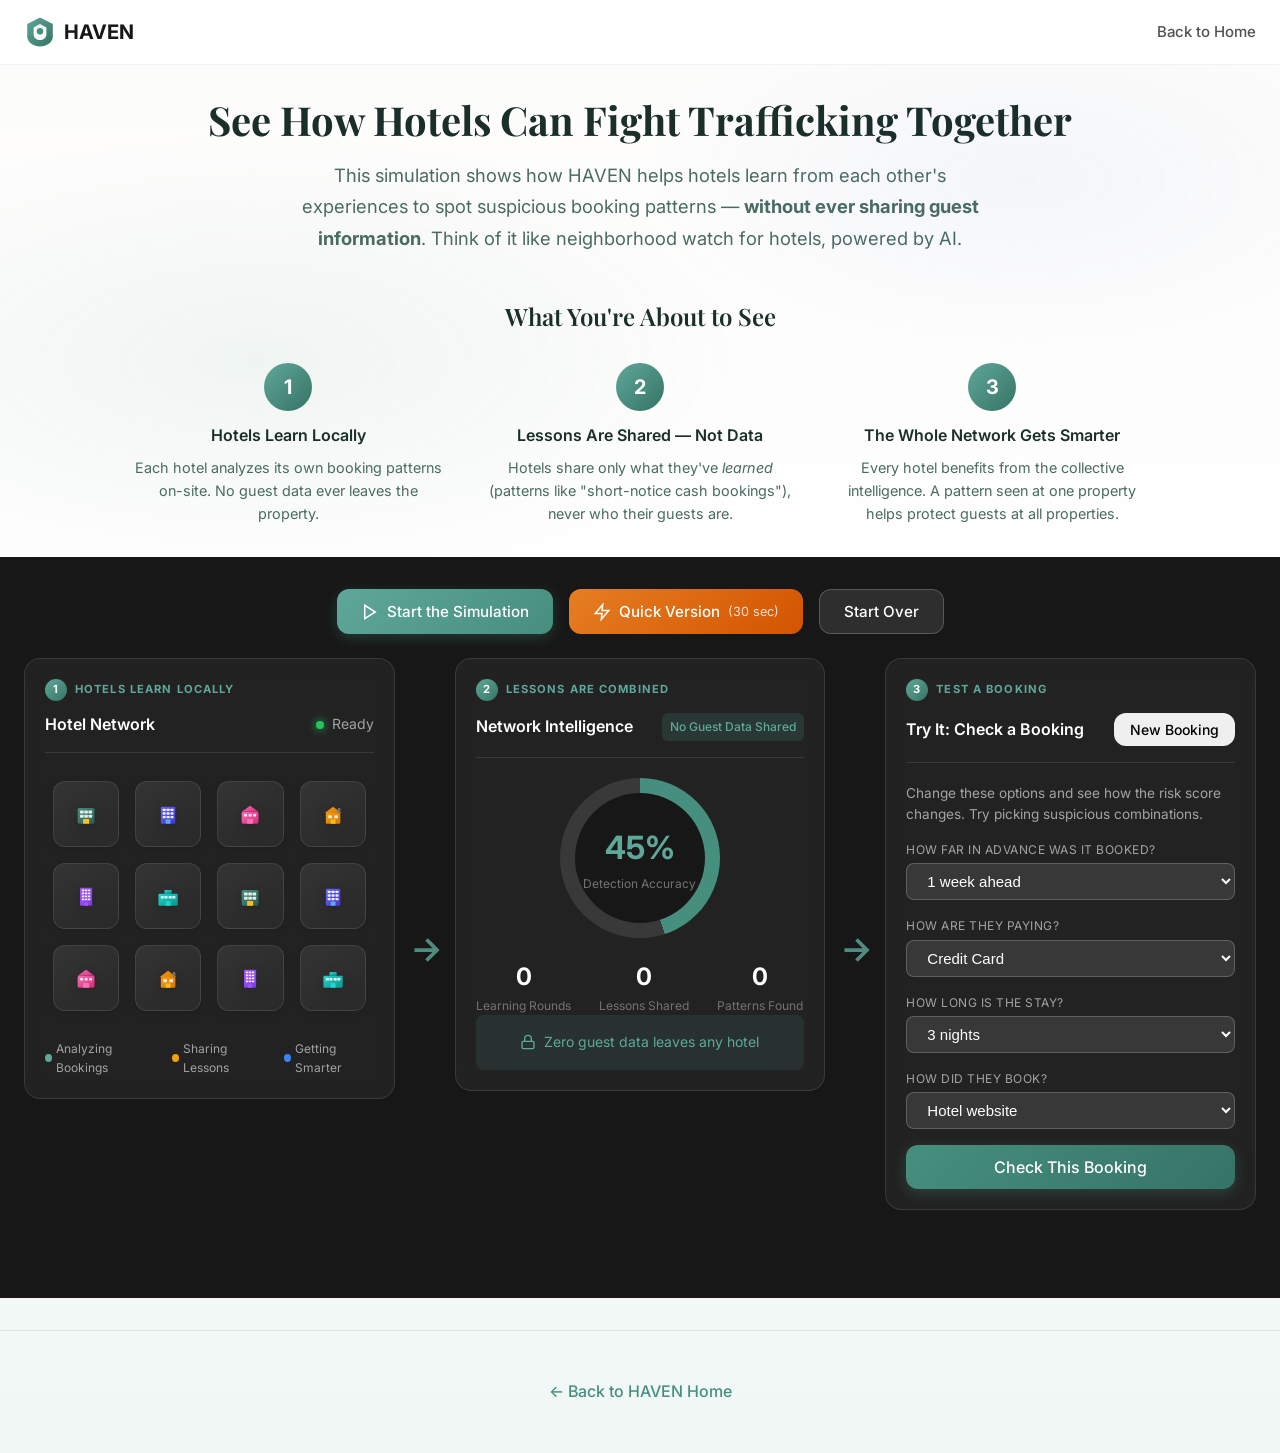
==== commit 3f33f98d: "Make demo judge-friendly: 3-column layout with visual storytelling flow - All three panels (Hotel Ne" ====
--- a/demo.html
+++ b/demo.html
@@ -19,6 +19,7 @@
 
     <!-- Demo page specific overrides -->
     <style>
+        /* ── Controls ── */
         .demo-page .demo-controls .btn {
             font-size: 0.95rem;
             padding: 0.75rem 1.5rem;
@@ -31,30 +32,70 @@
             padding: 0.75rem 1.5rem;
             font-size: 0.95rem;
         }
+        .demo-page .btn-full {
+            padding: 0.75rem 1.5rem;
+        }
+        .demo-page .section-header {
+            margin-bottom: 1.5rem;
+        }
+
+        /* ── Three-column grid with flow arrows ── */
         .demo-page .demo-container {
             display: grid !important;
-            grid-template-columns: 1fr 1fr !important;
-            gap: 1.5rem;
+            grid-template-columns: 1fr auto 1fr auto 1fr !important;
+            gap: 0.75rem;
             align-items: start;
-        }
-        .demo-page .demo-left-column {
-            display: flex;
-            flex-direction: column;
-            gap: 1.5rem;
         }
         .demo-page .demo-panel.risk-panel {
             grid-column: auto;
         }
-        .demo-page .btn-full {
-            padding: 0.75rem 1.5rem;
-        }
-        .demo-page .section-header {
-            margin-bottom: 1.5rem;
-        }
-
-        /* Demo hero intro */
+
+        /* Flow arrows between panels */
+        .flow-arrow {
+            display: flex;
+            align-items: center;
+            justify-content: center;
+            align-self: center;
+            padding: 0;
+            margin-top: 2rem;
+        }
+        .flow-arrow svg {
+            width: 36px;
+            height: 36px;
+            stroke: var(--primary-400, #5fa899);
+            fill: none;
+            stroke-width: 2.5;
+            opacity: 0.8;
+        }
+
+        /* Step labels on each panel */
+        .panel-step-label {
+            display: inline-flex;
+            align-items: center;
+            gap: 0.5rem;
+            font-size: 0.7rem;
+            font-weight: 700;
+            text-transform: uppercase;
+            letter-spacing: 0.1em;
+            color: var(--primary-400, #5fa899);
+            margin-bottom: 0.75rem;
+        }
+        .panel-step-label .step-num {
+            width: 22px;
+            height: 22px;
+            border-radius: 50%;
+            background: linear-gradient(135deg, #5fa899, #367366);
+            color: #fff;
+            font-size: 0.7rem;
+            font-weight: 700;
+            display: inline-flex;
+            align-items: center;
+            justify-content: center;
+        }
+
+        /* ── Demo hero intro ── */
         .demo-hero {
-            padding: 6rem 0 2rem;
+            padding: 6rem 0 1.5rem;
             text-align: center;
         }
         .demo-hero h1 {
@@ -72,9 +113,9 @@
             line-height: 1.7;
         }
 
-        /* How it works steps */
+        /* ── How it works steps ── */
         .demo-steps-section {
-            padding: 2rem 0 3rem;
+            padding: 1.5rem 0 2rem;
         }
         .demo-steps-section h2 {
             font-family: 'Playfair Display', serif;
@@ -121,12 +162,25 @@
             line-height: 1.6;
         }
 
-        /* Simulation area */
+        /* ── Demo controls above simulation ── */
+        .demo-controls-top {
+            text-align: center;
+            margin-bottom: 1.5rem;
+        }
+        .demo-controls-top .demo-controls {
+            display: inline-flex;
+            gap: 1rem;
+            justify-content: center;
+            flex-wrap: wrap;
+            margin: 0;
+        }
+
+        /* ── Simulation area ── */
         .demo-simulation-section {
             padding: 2rem 0 3rem;
         }
 
-        /* Footer */
+        /* ── Footer ── */
         .demo-footer {
             text-align: center;
             padding: 3rem 0;
@@ -143,10 +197,13 @@
             text-decoration: underline;
         }
 
-        /* Responsive */
-        @media (max-width: 768px) {
+        /* ── Responsive ── */
+        @media (max-width: 1100px) {
             .demo-page .demo-container {
-                grid-template-columns: 1fr;
+                grid-template-columns: 1fr !important;
+            }
+            .flow-arrow {
+                display: none;
             }
             .demo-steps {
                 flex-direction: column;
@@ -222,83 +279,113 @@
     <!-- Simulation Area -->
     <section class="section demo-section demo-simulation-section" id="demo">
         <div class="container">
+
+            <!-- Controls above the simulation -->
+            <div class="demo-controls-top">
+                <div class="demo-controls">
+                    <button class="btn btn-primary btn-large" id="startTrainingBtn">
+                        <svg viewBox="0 0 24 24" fill="none" stroke="currentColor" stroke-width="2">
+                            <polygon points="5 3 19 12 5 21 5 3" />
+                        </svg>
+                        Start the Simulation
+                    </button>
+                    <button class="btn btn-accent btn-large" id="quickDemoBtn" title="Runs a faster 3-round demo — ideal for live presentations">
+                        <svg viewBox="0 0 24 24" fill="none" stroke="currentColor" stroke-width="2">
+                            <polygon points="13 2 3 14 12 14 11 22 21 10 12 10 13 2"/>
+                        </svg>
+                        Quick Version <small style="opacity: 0.8; font-weight: 400;">(30 sec)</small>
+                    </button>
+                    <button class="btn btn-secondary" id="resetBtn">Start Over</button>
+                </div>
+            </div>
+
             <div class="demo-container">
-                <!-- Left Column: Network + Coordinator stacked -->
-                <div class="demo-left-column">
-                    <!-- Network Visualization Panel -->
-                    <div class="demo-panel network-panel">
-                        <div class="panel-header">
-                            <h3>Hotel Network</h3>
-                            <div class="panel-status">
-                                <span class="status-dot active"></span>
-                                <span id="networkStatus">Ready</span>
+                <!-- Panel 1: Hotel Network -->
+                <div class="demo-panel network-panel">
+                    <div class="panel-step-label"><span class="step-num">1</span> Hotels Learn Locally</div>
+                    <div class="panel-header">
+                        <h3>Hotel Network</h3>
+                        <div class="panel-status">
+                            <span class="status-dot active"></span>
+                            <span id="networkStatus">Ready</span>
+                        </div>
+                    </div>
+                    <div class="network-grid" id="networkGrid">
+                        <!-- Properties will be rendered here -->
+                    </div>
+                    <div class="network-legend">
+                        <div class="legend-item">
+                            <span class="legend-dot training"></span>
+                            <span>Analyzing Bookings</span>
+                        </div>
+                        <div class="legend-item">
+                            <span class="legend-dot sending"></span>
+                            <span>Sharing Lessons</span>
+                        </div>
+                        <div class="legend-item">
+                            <span class="legend-dot receiving"></span>
+                            <span>Getting Smarter</span>
+                        </div>
+                    </div>
+                </div>
+
+                <!-- Arrow 1→2 -->
+                <div class="flow-arrow">
+                    <svg viewBox="0 0 24 24"><path d="M5 12h14M13 5l7 7-7 7"/></svg>
+                </div>
+
+                <!-- Panel 2: Network Intelligence -->
+                <div class="demo-panel coordinator-panel">
+                    <div class="panel-step-label"><span class="step-num">2</span> Lessons Are Combined</div>
+                    <div class="panel-header">
+                        <h3>Network Intelligence</h3>
+                        <div class="panel-badge">No Guest Data Shared</div>
+                    </div>
+                    <div class="coordinator-viz">
+                        <div class="model-ring" id="modelRing">
+                            <div class="ring-progress" id="ringProgress"></div>
+                            <div class="ring-center">
+                                <span class="ring-value" id="modelAccuracy">0%</span>
+                                <span class="ring-label">Detection Accuracy</span>
                             </div>
                         </div>
-                        <div class="network-grid" id="networkGrid">
-                            <!-- Properties will be rendered here -->
-                        </div>
-                        <div class="network-legend">
-                            <div class="legend-item">
-                                <span class="legend-dot training"></span>
-                                <span>Analyzing Bookings</span>
+                        <div class="coordinator-stats">
+                            <div class="coord-stat">
+                                <span class="coord-value" id="roundNumber">0</span>
+                                <span class="coord-label">Learning Rounds</span>
                             </div>
-                            <div class="legend-item">
-                                <span class="legend-dot sending"></span>
-                                <span>Sharing Lessons</span>
+                            <div class="coord-stat">
+                                <span class="coord-value" id="gradientCount">0</span>
+                                <span class="coord-label">Lessons Shared</span>
                             </div>
-                            <div class="legend-item">
-                                <span class="legend-dot receiving"></span>
-                                <span>Getting Smarter</span>
+                            <div class="coord-stat">
+                                <span class="coord-value" id="patternsLearned">0</span>
+                                <span class="coord-label">Patterns Found</span>
                             </div>
                         </div>
                     </div>
-
-                    <!-- Central Coordinator Panel -->
-                    <div class="demo-panel coordinator-panel">
-                        <div class="panel-header">
-                            <h3>Network Intelligence</h3>
-                            <div class="panel-badge">No Guest Data Shared</div>
-                        </div>
-                        <div class="coordinator-viz">
-                            <div class="model-ring" id="modelRing">
-                                <div class="ring-progress" id="ringProgress"></div>
-                                <div class="ring-center">
-                                    <span class="ring-value" id="modelAccuracy">0%</span>
-                                    <span class="ring-label">Detection Accuracy</span>
-                                </div>
-                            </div>
-                            <div class="coordinator-stats">
-                                <div class="coord-stat">
-                                    <span class="coord-value" id="roundNumber">0</span>
-                                    <span class="coord-label">Learning Rounds</span>
-                                </div>
-                                <div class="coord-stat">
-                                    <span class="coord-value" id="gradientCount">0</span>
-                                    <span class="coord-label">Lessons Shared</span>
-                                </div>
-                                <div class="coord-stat">
-                                    <span class="coord-value" id="patternsLearned">0</span>
-                                    <span class="coord-label">Patterns Found</span>
-                                </div>
-                            </div>
-                        </div>
-                        <div class="privacy-indicator">
-                            <svg viewBox="0 0 24 24" fill="none" stroke="currentColor" stroke-width="2">
-                                <rect x="3" y="11" width="18" height="11" rx="2" />
-                                <path d="M7 11V7a5 5 0 0 1 10 0v4" />
-                            </svg>
-                            <span>Zero guest data leaves any hotel</span>
-                        </div>
-                    </div>
-                </div>
-
-                <!-- Right Column: Risk Assessment Panel -->
+                    <div class="privacy-indicator">
+                        <svg viewBox="0 0 24 24" fill="none" stroke="currentColor" stroke-width="2">
+                            <rect x="3" y="11" width="18" height="11" rx="2" />
+                            <path d="M7 11V7a5 5 0 0 1 10 0v4" />
+                        </svg>
+                        <span>Zero guest data leaves any hotel</span>
+                    </div>
+                </div>
+
+                <!-- Arrow 2→3 -->
+                <div class="flow-arrow">
+                    <svg viewBox="0 0 24 24"><path d="M5 12h14M13 5l7 7-7 7"/></svg>
+                </div>
+
+                <!-- Panel 3: Risk Assessment -->
                 <div class="demo-panel risk-panel">
+                    <div class="panel-step-label"><span class="step-num">3</span> Test a Booking</div>
                     <div class="panel-header">
                         <h3>Try It: Check a Booking</h3>
                         <button class="btn btn-small" id="newBookingBtn">New Booking</button>
                     </div>
-                    <p style="color: var(--neutral-400); font-size: 0.85rem; margin: 0 0 1rem; line-height: 1.5;">Change these options to see how different booking patterns affect the risk score. Try selecting suspicious combinations.</p>
+                    <p style="color: var(--neutral-400); font-size: 0.85rem; margin: 0 0 1rem; line-height: 1.5;">Change these options and see how the risk score changes. Try picking suspicious combinations.</p>
                     <div class="booking-form" id="bookingForm">
                         <div class="form-row">
                             <label>How far in advance was it booked?</label>
@@ -354,23 +441,6 @@
                         </div>
                     </div>
                 </div>
-            </div>
-
-            <!-- Demo Controls -->
-            <div class="demo-controls">
-                <button class="btn btn-primary btn-large" id="startTrainingBtn">
-                    <svg viewBox="0 0 24 24" fill="none" stroke="currentColor" stroke-width="2">
-                        <polygon points="5 3 19 12 5 21 5 3" />
-                    </svg>
-                    Start the Simulation
-                </button>
-                <button class="btn btn-accent btn-large" id="quickDemoBtn" title="Runs a faster 3-round demo — ideal for live presentations">
-                    <svg viewBox="0 0 24 24" fill="none" stroke="currentColor" stroke-width="2">
-                        <polygon points="13 2 3 14 12 14 11 22 21 10 12 10 13 2"/>
-                    </svg>
-                    Quick Version <small style="opacity: 0.8; font-weight: 400;">(30 seconds)</small>
-                </button>
-                <button class="btn btn-secondary" id="resetBtn">Start Over</button>
             </div>
         </div>
     </section>
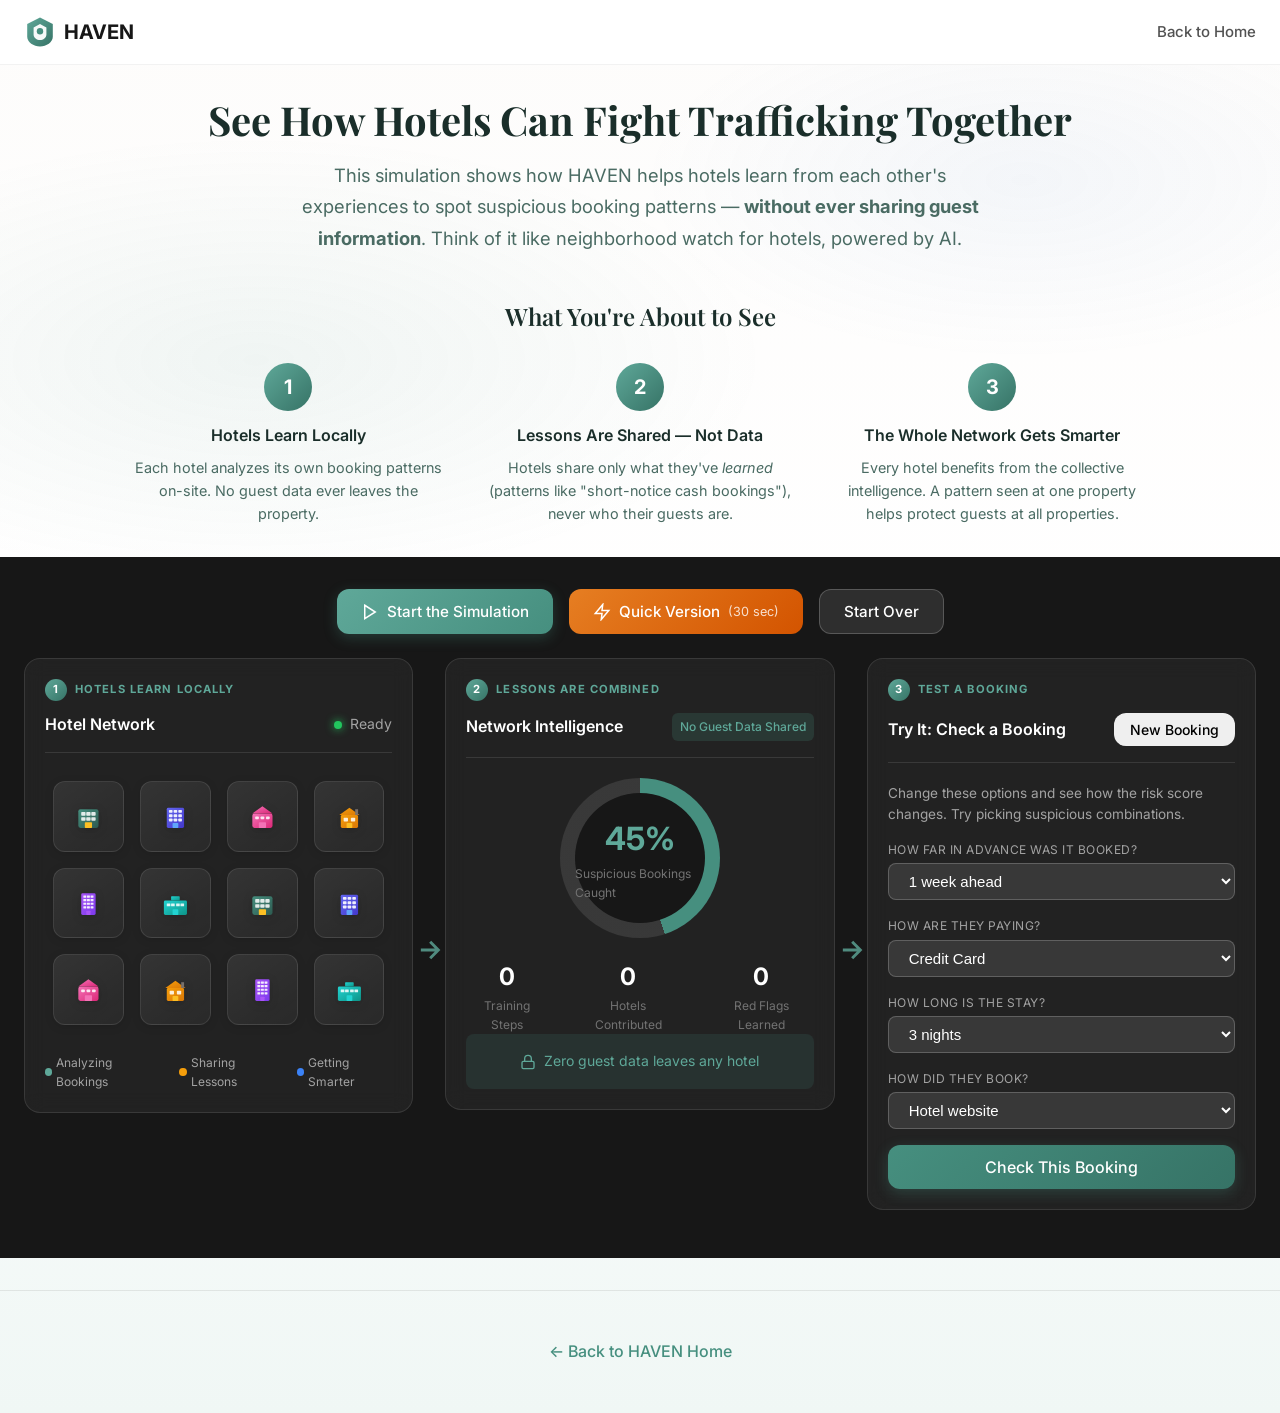
==== commit 66b14cd3: "Simplify language and fix third panel cutoff - "Detection Accuracy" → "Suspicious Bookings Caught" (" ====
--- a/demo.html
+++ b/demo.html
@@ -42,9 +42,14 @@
         /* ── Three-column grid with flow arrows ── */
         .demo-page .demo-container {
             display: grid !important;
-            grid-template-columns: 1fr auto 1fr auto 1fr !important;
-            gap: 0.75rem;
+            grid-template-columns: 1fr 32px 1fr 32px 1fr !important;
+            gap: 0;
             align-items: start;
+            max-width: 1300px;
+            margin: 0 auto;
+        }
+        .demo-page .demo-panel {
+            min-width: 0;
         }
         .demo-page .demo-panel.risk-panel {
             grid-column: auto;
@@ -60,8 +65,8 @@
             margin-top: 2rem;
         }
         .flow-arrow svg {
-            width: 36px;
-            height: 36px;
+            width: 28px;
+            height: 28px;
             stroke: var(--primary-400, #5fa899);
             fill: none;
             stroke-width: 2.5;
@@ -346,21 +351,21 @@
                             <div class="ring-progress" id="ringProgress"></div>
                             <div class="ring-center">
                                 <span class="ring-value" id="modelAccuracy">0%</span>
-                                <span class="ring-label">Detection Accuracy</span>
+                                <span class="ring-label">Suspicious Bookings Caught</span>
                             </div>
                         </div>
                         <div class="coordinator-stats">
                             <div class="coord-stat">
                                 <span class="coord-value" id="roundNumber">0</span>
-                                <span class="coord-label">Learning Rounds</span>
+                                <span class="coord-label">Training Steps</span>
                             </div>
                             <div class="coord-stat">
                                 <span class="coord-value" id="gradientCount">0</span>
-                                <span class="coord-label">Lessons Shared</span>
+                                <span class="coord-label">Hotels Contributed</span>
                             </div>
                             <div class="coord-stat">
                                 <span class="coord-value" id="patternsLearned">0</span>
-                                <span class="coord-label">Patterns Found</span>
+                                <span class="coord-label">Red Flags Learned</span>
                             </div>
                         </div>
                     </div>
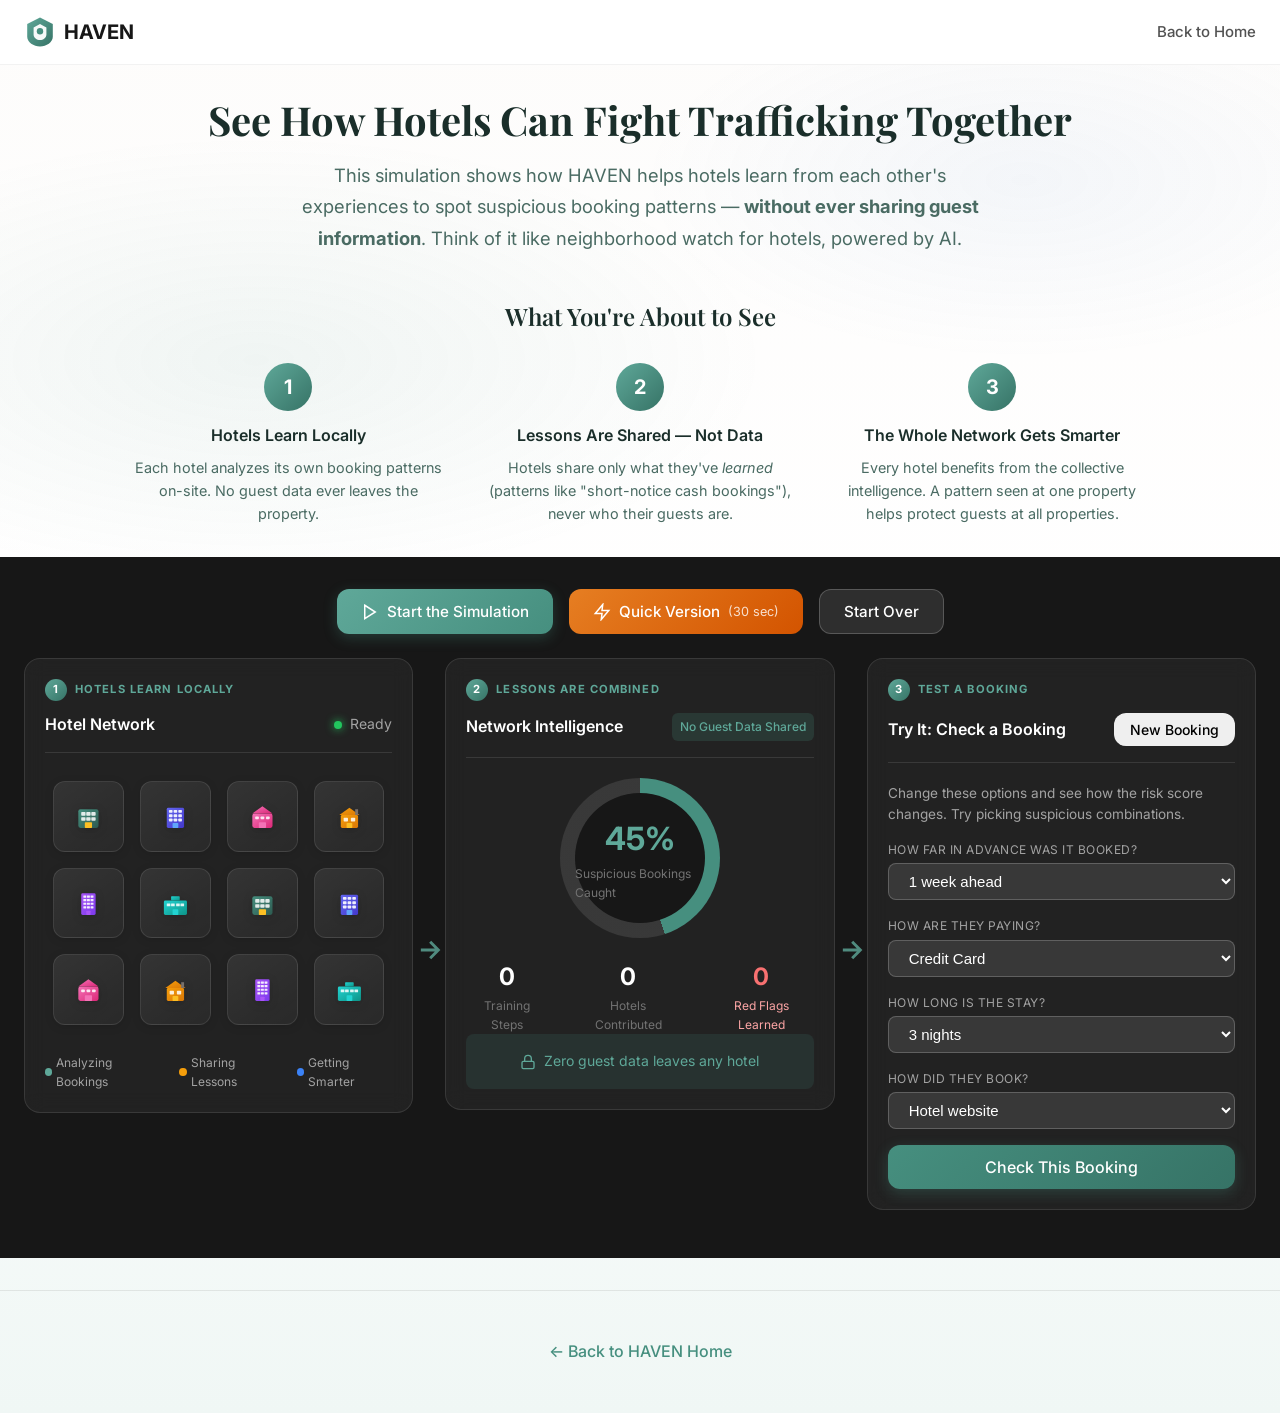
==== commit 83f9af51: "Add red color coding to Red Flags Learned stat Makes the red flags count stand out visually with a r" ====
--- a/demo.html
+++ b/demo.html
@@ -96,6 +96,14 @@
             display: inline-flex;
             align-items: center;
             justify-content: center;
+        }
+
+        /* Red flags stat color coding */
+        .stat-red-flags .coord-value {
+            color: #f87171;
+        }
+        .stat-red-flags .coord-label {
+            color: #fca5a5;
         }
 
         /* ── Demo hero intro ── */
@@ -363,7 +371,7 @@
                                 <span class="coord-value" id="gradientCount">0</span>
                                 <span class="coord-label">Hotels Contributed</span>
                             </div>
-                            <div class="coord-stat">
+                            <div class="coord-stat stat-red-flags">
                                 <span class="coord-value" id="patternsLearned">0</span>
                                 <span class="coord-label">Red Flags Learned</span>
                             </div>
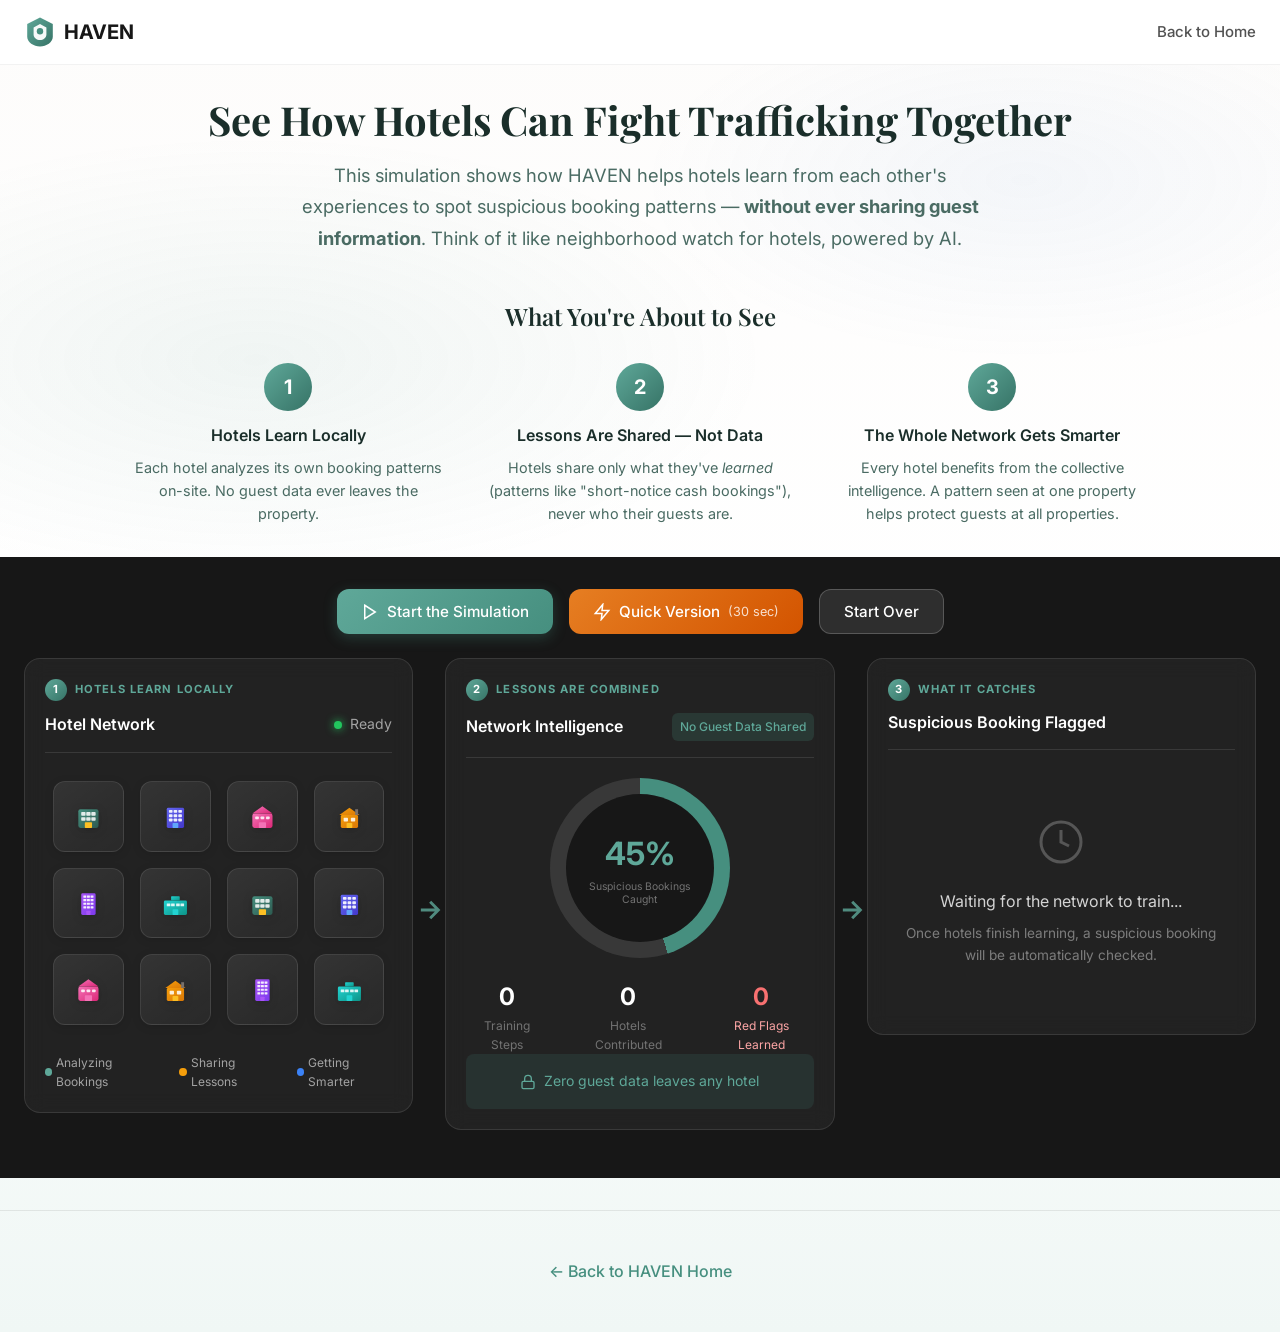
==== commit 96cc383c: "Auto-show suspicious booking after simulation (judge-friendly panel 3) - Panel 3 starts with "Waitin" ====
--- a/demo.html
+++ b/demo.html
@@ -96,6 +96,33 @@
             display: inline-flex;
             align-items: center;
             justify-content: center;
+        }
+
+        /* Fix ring label overflow */
+        .demo-page .model-ring {
+            width: 180px;
+            height: 180px;
+        }
+        .demo-page .ring-center {
+            width: 148px;
+            height: 148px;
+        }
+        .demo-page .ring-label {
+            font-size: 0.65rem;
+            text-align: center;
+            line-height: 1.3;
+            max-width: 110px;
+        }
+
+        /* Booking tags for auto-assessment */
+        .booking-tag {
+            background: rgba(248, 113, 113, 0.15);
+            color: #fca5a5;
+            border: 1px solid rgba(248, 113, 113, 0.3);
+            padding: 0.3rem 0.6rem;
+            border-radius: 999px;
+            font-size: 0.78rem;
+            font-weight: 500;
         }
 
         /* Red flags stat color coding */
@@ -393,13 +420,37 @@
 
                 <!-- Panel 3: Risk Assessment -->
                 <div class="demo-panel risk-panel">
-                    <div class="panel-step-label"><span class="step-num">3</span> Test a Booking</div>
+                    <div class="panel-step-label"><span class="step-num">3</span> What It Catches</div>
                     <div class="panel-header">
-                        <h3>Try It: Check a Booking</h3>
-                        <button class="btn btn-small" id="newBookingBtn">New Booking</button>
-                    </div>
-                    <p style="color: var(--neutral-400); font-size: 0.85rem; margin: 0 0 1rem; line-height: 1.5;">Change these options and see how the risk score changes. Try picking suspicious combinations.</p>
-                    <div class="booking-form" id="bookingForm">
+                        <h3>Suspicious Booking Flagged</h3>
+                        <button class="btn btn-small" id="newBookingBtn" style="display:none;">Try Your Own</button>
+                    </div>
+
+                    <!-- Waiting state: shown before simulation runs -->
+                    <div class="panel-waiting" id="panelWaiting">
+                        <div style="text-align: center; padding: 3rem 1rem; color: var(--neutral-400);">
+                            <svg viewBox="0 0 24 24" fill="none" stroke="currentColor" stroke-width="1.5" style="width: 48px; height: 48px; opacity: 0.4; margin-bottom: 1rem;">
+                                <circle cx="12" cy="12" r="10"/>
+                                <path d="M12 6v6l4 2"/>
+                            </svg>
+                            <p style="font-size: 1rem; margin: 0 0 0.5rem; color: var(--neutral-300);">Waiting for the network to train...</p>
+                            <p style="font-size: 0.85rem; margin: 0; opacity: 0.7;">Once hotels finish learning, a suspicious booking will be automatically checked.</p>
+                        </div>
+                    </div>
+
+                    <!-- Booking details shown after auto-assessment -->
+                    <div class="auto-booking-details" id="autoBookingDetails" style="display:none;">
+                        <p style="color: var(--neutral-400); font-size: 0.8rem; margin: 0 0 0.75rem; text-transform: uppercase; letter-spacing: 0.05em; font-weight: 600;">Incoming booking:</p>
+                        <div class="auto-booking-tags" style="display: flex; flex-wrap: wrap; gap: 0.4rem; margin-bottom: 1rem;">
+                            <span class="booking-tag">Last minute (2 hrs notice)</span>
+                            <span class="booking-tag">Paying with cash</span>
+                            <span class="booking-tag">Stay: just a few hours</span>
+                            <span class="booking-tag">Someone else booked</span>
+                        </div>
+                    </div>
+
+                    <!-- Hidden form for "Try Your Own" mode -->
+                    <div class="booking-form" id="bookingForm" style="display:none;">
                         <div class="form-row">
                             <label>How far in advance was it booked?</label>
                             <select id="leadTime">
@@ -437,6 +488,7 @@
                         </div>
                         <button class="btn btn-primary btn-full" id="assessBtn">Check This Booking</button>
                     </div>
+
                     <div class="risk-result" id="riskResult">
                         <div class="risk-score-display">
                             <div class="risk-gauge" id="riskGauge">
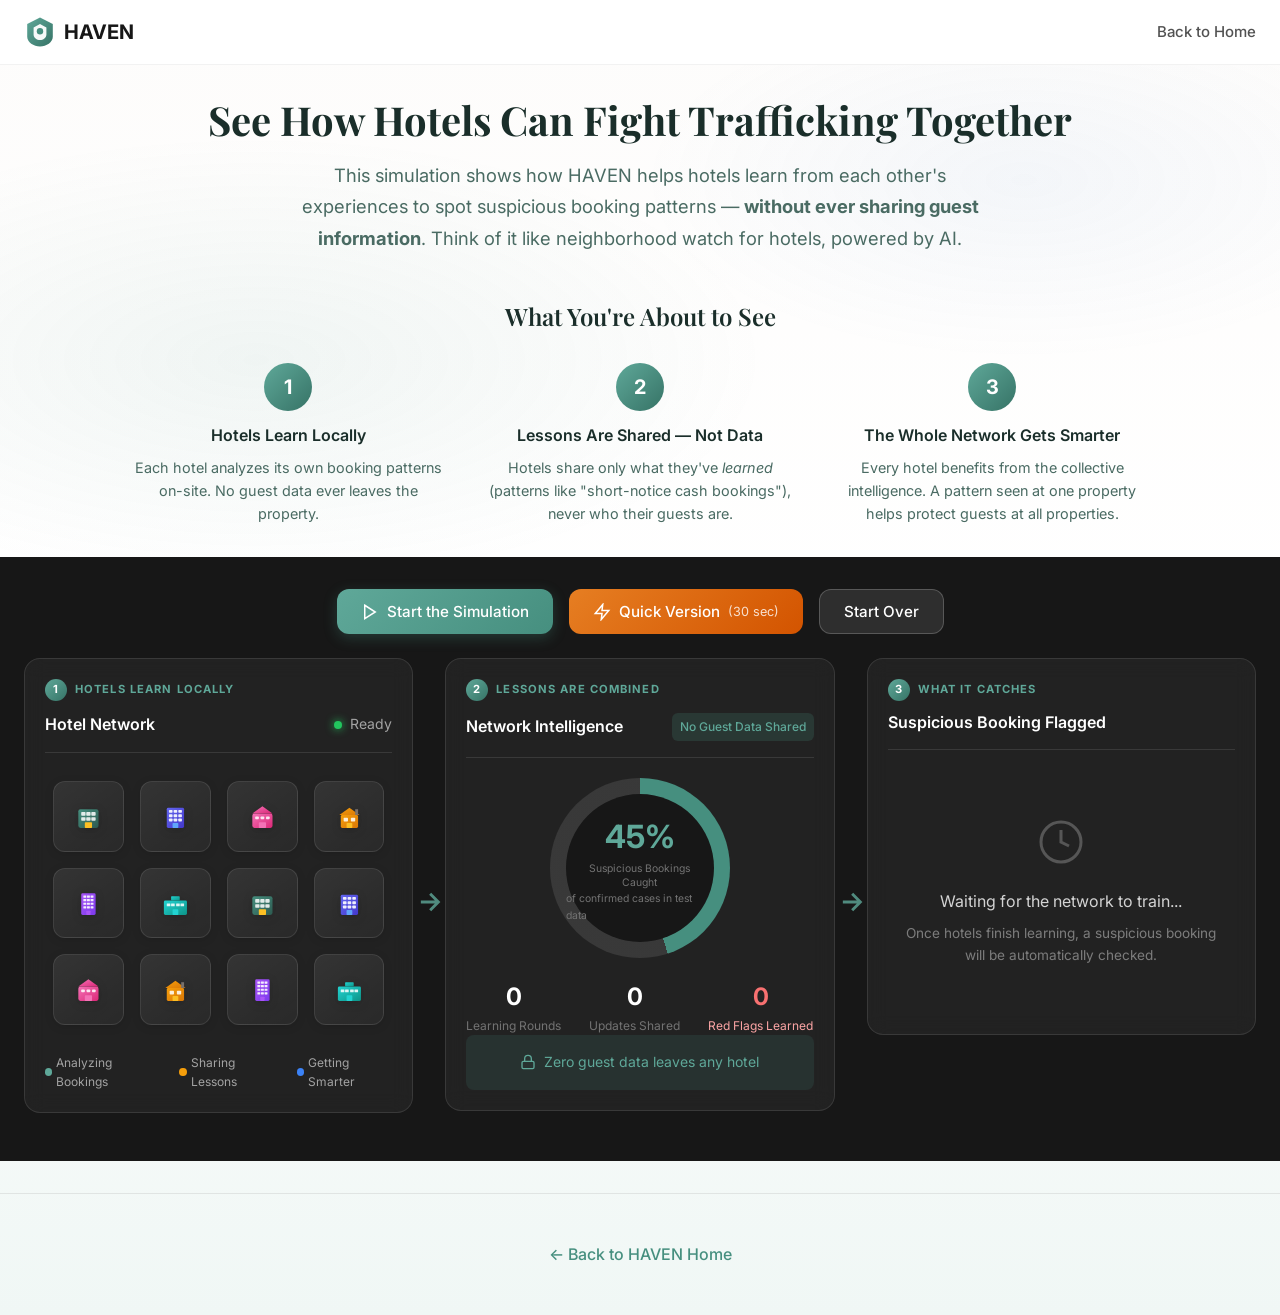
==== commit 9e02be19: "Update demo labels and add hotel name to flagged booking - Rename "Hotels Contributed" → "Updates Sh" ====
--- a/demo.html
+++ b/demo.html
@@ -387,16 +387,17 @@
                             <div class="ring-center">
                                 <span class="ring-value" id="modelAccuracy">0%</span>
                                 <span class="ring-label">Suspicious Bookings Caught</span>
+                                <span class="ring-sublabel" style="font-size: 0.65rem; color: var(--neutral-500); display: block; margin-top: 2px;">of confirmed cases in test data</span>
                             </div>
                         </div>
                         <div class="coordinator-stats">
                             <div class="coord-stat">
                                 <span class="coord-value" id="roundNumber">0</span>
-                                <span class="coord-label">Training Steps</span>
+                                <span class="coord-label">Learning Rounds</span>
                             </div>
                             <div class="coord-stat">
                                 <span class="coord-value" id="gradientCount">0</span>
-                                <span class="coord-label">Hotels Contributed</span>
+                                <span class="coord-label">Updates Shared</span>
                             </div>
                             <div class="coord-stat stat-red-flags">
                                 <span class="coord-value" id="patternsLearned">0</span>
@@ -440,6 +441,7 @@
 
                     <!-- Booking details shown after auto-assessment -->
                     <div class="auto-booking-details" id="autoBookingDetails" style="display:none;">
+                        <p style="color: var(--primary-400); font-size: 0.85rem; margin: 0 0 0.4rem; font-weight: 600;">📍 <span id="flaggedHotelName">Grand Hotel</span></p>
                         <p style="color: var(--neutral-400); font-size: 0.8rem; margin: 0 0 0.75rem; text-transform: uppercase; letter-spacing: 0.05em; font-weight: 600;">Incoming booking:</p>
                         <div class="auto-booking-tags" style="display: flex; flex-wrap: wrap; gap: 0.4rem; margin-bottom: 1rem;">
                             <span class="booking-tag">Last minute (2 hrs notice)</span>
--- a/css/styles.css
+++ b/css/styles.css
@@ -2367,25 +2367,19 @@
     align-items: center;
     gap: 0.5rem;
     padding: 0.5rem 1rem;
-    background: linear-gradient(135deg, rgba(0, 120, 210, 0.12), rgba(0, 120, 210, 0.05));
-    border: 1px solid rgba(0, 120, 210, 0.25);
+    background: none;
+    border: none;
     border-radius: 2rem;
     margin-bottom: 1rem;
     color: #0078d2;
     font-size: 0.85rem;
     font-weight: 600;
     letter-spacing: 0.02em;
-    animation: badgePulse 3s ease-in-out infinite;
 }
 
 .itu-badge svg {
     flex-shrink: 0;
     stroke: #0078d2;
-}
-
-@keyframes badgePulse {
-    0%, 100% { box-shadow: 0 0 0 0 rgba(0, 120, 210, 0.15); }
-    50% { box-shadow: 0 0 0 8px rgba(0, 120, 210, 0); }
 }
 
 /* ============================================
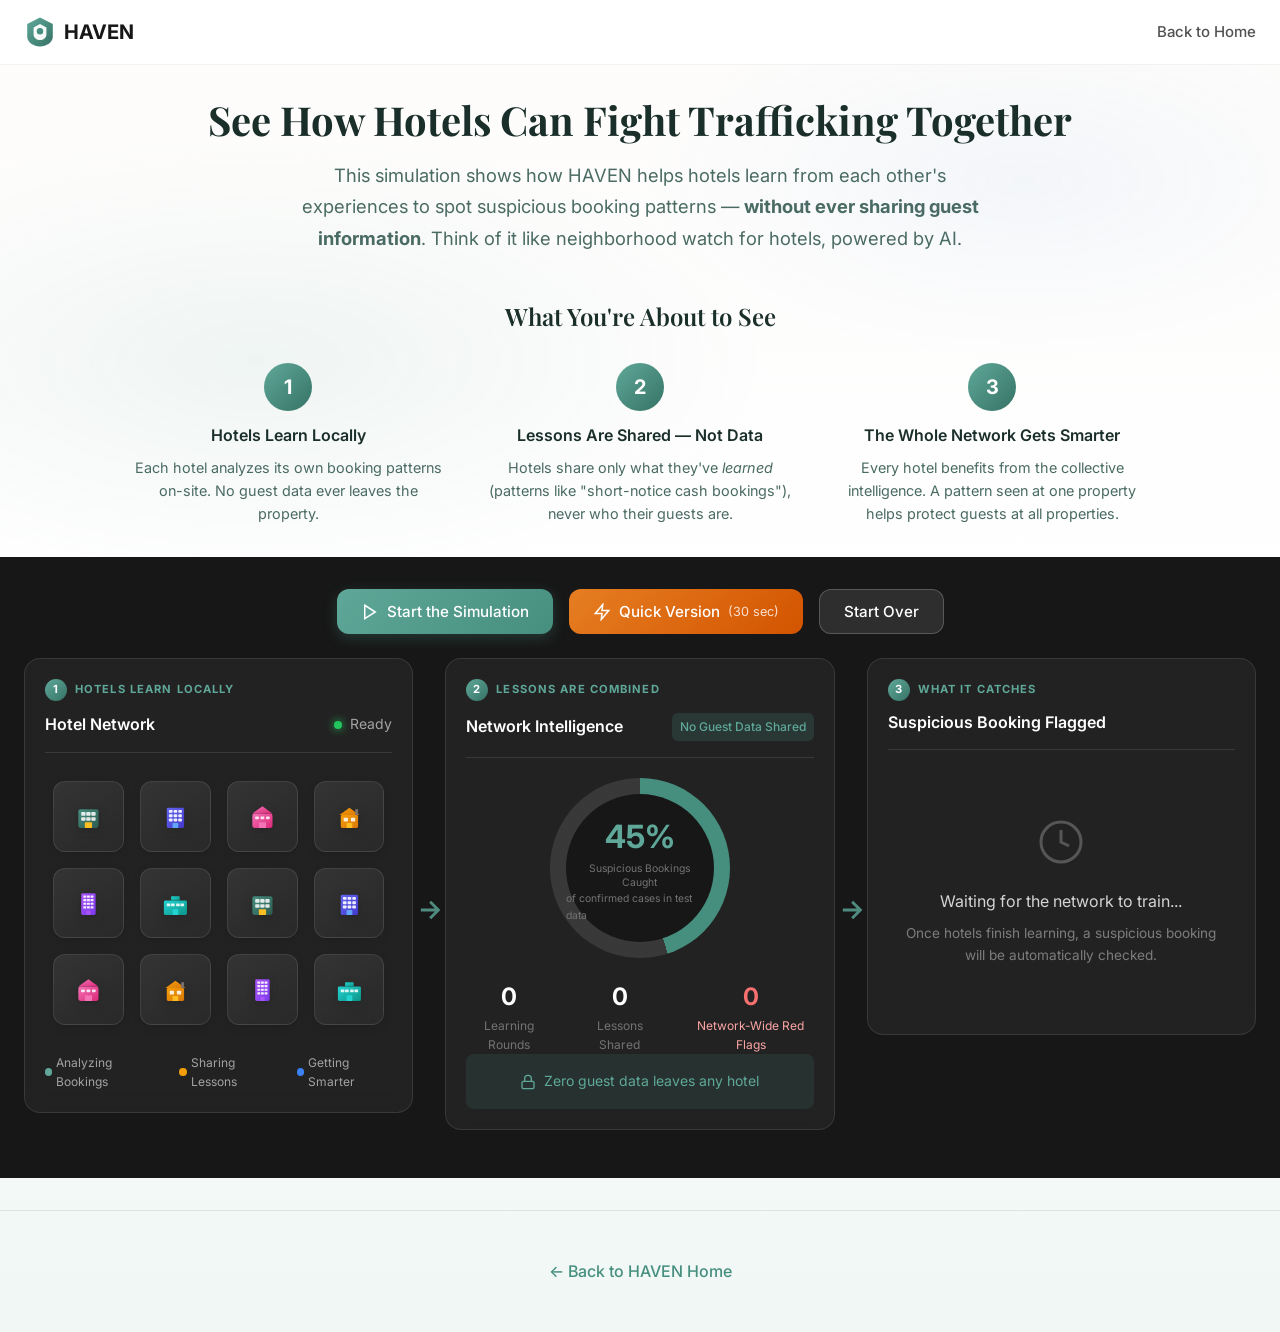
==== commit 4bfc025e: "Rename Panel 2 labels: Lessons Shared, Network-Wide Red Flags https://claude.ai/code/session_01EKyHT" ====
--- a/demo.html
+++ b/demo.html
@@ -397,11 +397,11 @@
                             </div>
                             <div class="coord-stat">
                                 <span class="coord-value" id="gradientCount">0</span>
-                                <span class="coord-label">Updates Shared</span>
+                                <span class="coord-label">Lessons Shared</span>
                             </div>
                             <div class="coord-stat stat-red-flags">
                                 <span class="coord-value" id="patternsLearned">0</span>
-                                <span class="coord-label">Red Flags Learned</span>
+                                <span class="coord-label">Network-Wide Red Flags</span>
                             </div>
                         </div>
                     </div>
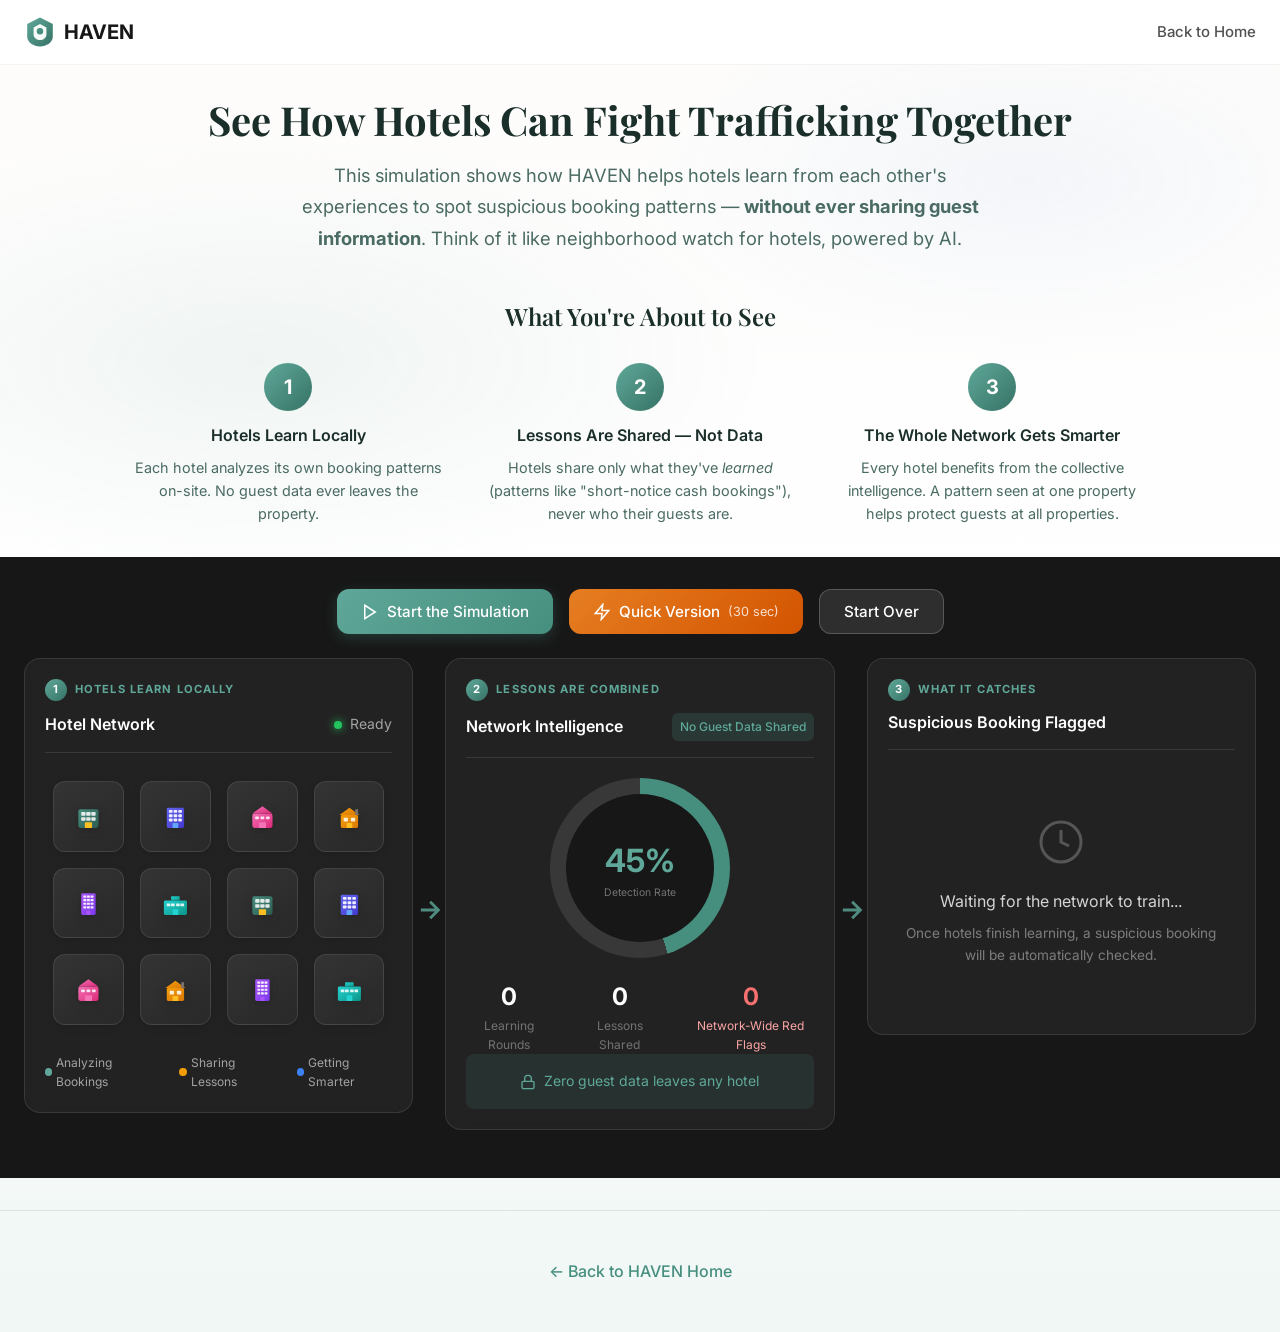
==== commit ee6c9f30: "Change ring label to Detection Rate and remove subtitle https://claude.ai/code/session_01EKyHTuNC3V9" ====
--- a/demo.html
+++ b/demo.html
@@ -386,8 +386,7 @@
                             <div class="ring-progress" id="ringProgress"></div>
                             <div class="ring-center">
                                 <span class="ring-value" id="modelAccuracy">0%</span>
-                                <span class="ring-label">Suspicious Bookings Caught</span>
-                                <span class="ring-sublabel" style="font-size: 0.65rem; color: var(--neutral-500); display: block; margin-top: 2px;">of confirmed cases in test data</span>
+                                <span class="ring-label">Detection Rate</span>
                             </div>
                         </div>
                         <div class="coordinator-stats">
